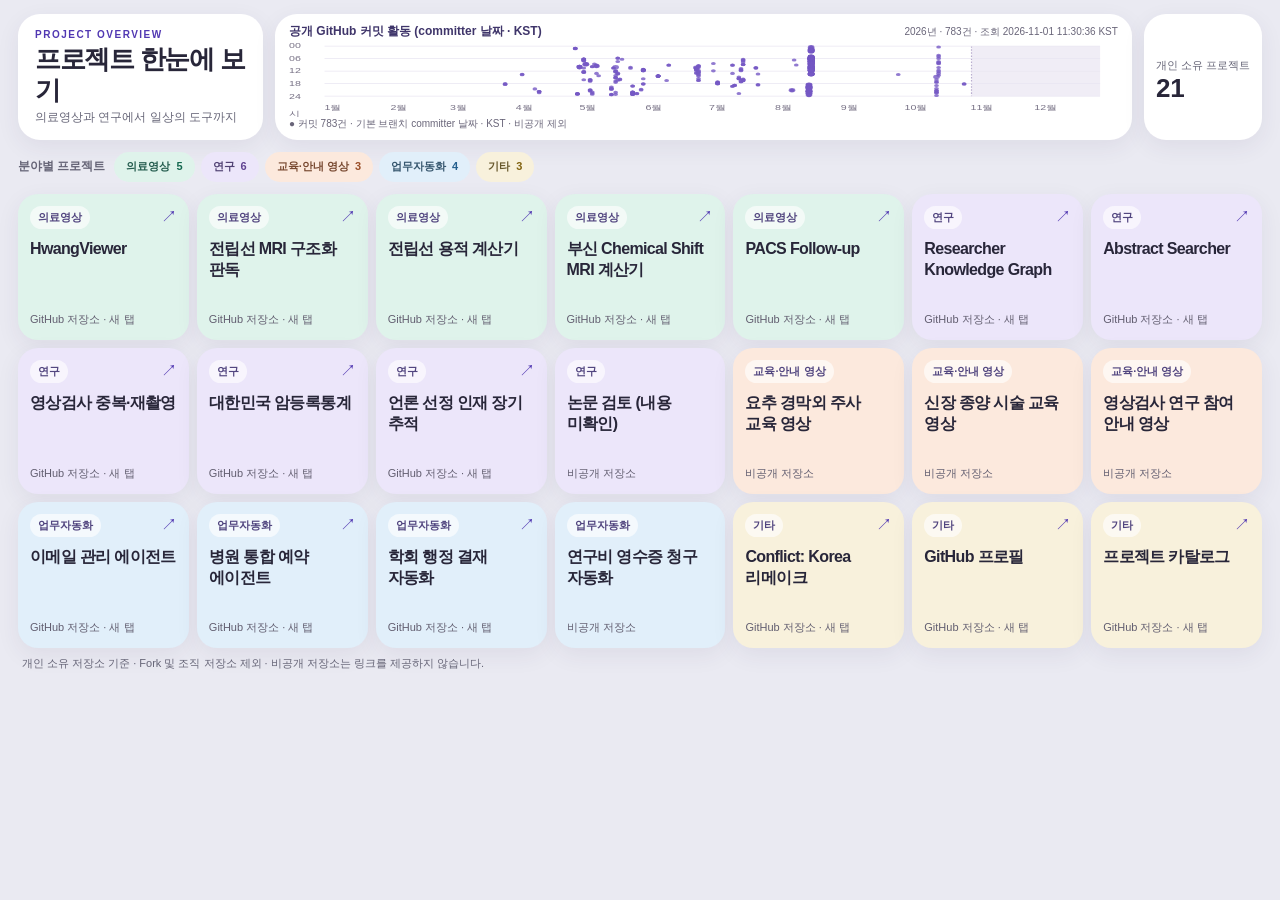
==== project-overview.html @ 63e512f2 "Add standalone project overview dashboard" ====
<!DOCTYPE html>
<html lang="ko"><head><meta charset="utf-8"/><meta content="width=device-width, initial-scale=1" name="viewport"/><title>프로젝트 한눈에 보기</title><style>
:root{color-scheme:light;--bg:#eaeaf2;--ink:#282639;--muted:#666577;--purple:#5138b2;--shadow:0 7px 23px rgba(50,40,90,.07)}*{box-sizing:border-box}body{margin:0;background:var(--bg);color:var(--ink);font-family:-apple-system,BlinkMacSystemFont,"Apple SD Gothic Neo","Malgun Gothic",sans-serif;line-height:1.4}.page{max-width:1320px;margin:auto;padding:20px 26px 18px}.top{display:flex;gap:12px;margin-bottom:12px}.hero,.stat{background:#fff;border-radius:22px;box-shadow:var(--shadow);padding:14px 20px}.hero{flex:1}.eyebrow{margin:0 0 2px;color:var(--purple);font-weight:800;font-size:10px;letter-spacing:.15em}h1{font-size:26px;letter-spacing:-.05em;line-height:1.2;margin:0 0 3px}.hero p:last-child{color:var(--muted);font-size:12px;margin:0}.stat{display:flex;align-items:center;gap:16px;min-width:150px}.stat-label{font-size:11px;color:var(--muted)}.stat strong{display:block;font-size:26px;line-height:1}.stat-icon{display:grid;place-items:center;background:var(--purple);color:#fff;width:34px;height:34px;border-radius:12px;font-size:16px}.overview{display:flex;align-items:center;flex-wrap:wrap;gap:6px;margin:0 0 12px}.overview-title{font-size:12px;color:var(--muted);font-weight:700;margin-right:3px}.chip{background:#fff;color:#4d4862;border-radius:100px;padding:5px 10px;font-size:11px;font-weight:700}.chip b{color:var(--purple);margin-left:3px}.grid{display:grid;grid-template-columns:repeat(7,minmax(0,1fr));gap:10px}.card{min-width:0;aspect-ratio:1.1;min-height:145px;border-radius:20px;box-shadow:var(--shadow);padding:15px;display:flex;flex-direction:column;text-decoration:none;color:inherit}.medical{background:#dff3eb}.research{background:#ece6fa}.education{background:#fce9dd}.automation{background:#e1effa}.other{background:#f8f1dc}.card-top{display:flex;align-items:center;justify-content:space-between;gap:5px}.label{font-size:11px;font-weight:800;color:#51457f;background:rgba(255,255,255,.63);border-radius:100px;padding:4px 8px;white-space:nowrap}.arrow{font-size:16px;color:var(--purple)}h3{font-size:15px;line-height:1.35;letter-spacing:-.035em;margin:13px 0 6px;overflow-wrap:anywhere}.card-bottom{font-size:11px;color:#625e70;margin-top:auto}a.card{transition:transform .18s,box-shadow .18s}a.card:hover{transform:translateY(-3px);box-shadow:0 12px 26px rgba(50,40,90,.14)}a.card:focus-visible{outline:3px solid var(--purple);outline-offset:3px}.notice{font-size:11px;color:var(--muted);margin:12px 4px 0}@media(max-width:900px){.grid{grid-template-columns:repeat(4,minmax(0,1fr))}}@media(max-width:600px){.page{padding:16px}.top{gap:8px}.hero,.stat{padding:14px}.stat{min-width:100px;gap:8px}.stat-icon{display:none}h1{font-size:21px}.grid{grid-template-columns:repeat(2,minmax(0,1fr));gap:9px}.card{min-height:150px;aspect-ratio:auto}.overview-title{width:100%}}

.page{max-width:1400px;padding:14px 18px 12px}.top{align-items:stretch}.hero{flex:0 0 245px;padding:14px 17px}.stat{min-width:100px;padding:12px;gap:8px}.stat-icon{display:none}.activity{flex:1;min-width:0;background:#fff;border-radius:22px;box-shadow:var(--shadow);padding:9px 14px 8px}.activity-head{display:flex;align-items:baseline;justify-content:space-between;gap:8px}.activity-head strong{font-size:12px;color:#3f356a}.activity-meta,.activity-status{font-size:10px;color:#696579}.activity-status{min-height:14px}.activity svg{display:block;width:100%;height:77px;overflow:visible}.grid{gap:8px}.card{padding:12px;min-height:137px;aspect-ratio:1.17}.card h3{font-size:16px;line-height:1.3;letter-spacing:-.04em;margin:10px 0 5px;word-break:keep-all;overflow-wrap:break-word}.activity .dot{fill:#7559c4;opacity:.8;transition:opacity .15s,fill .15s}.activity .dot.dim{display:none}.activity .dot.match{fill:#4b2ca4;opacity:1;stroke:#fff;stroke-width:1}.activity .axis{fill:#777185;font-size:9px}.activity .guide{stroke:#e9e6f2;stroke-width:1}.activity .legend{fill:#7559c4}.notice{margin-top:8px}@media(max-width:900px){.top{flex-wrap:wrap}.hero{flex:1}.activity{order:3;flex-basis:100%}.grid{grid-template-columns:repeat(4,minmax(0,1fr))}}@media(max-width:600px){.page{padding:14px}.hero{flex:1 1 60%}.stat{flex:0 0 90px}.activity{padding:10px;overflow:hidden}.activity svg{height:95px}.grid{grid-template-columns:repeat(2,minmax(0,1fr))}.card{min-height:140px;aspect-ratio:auto}.card h3{font-size:16px}}

/* Category controls retain their identity without changing the card layout. */
.chip{border:2px solid transparent;cursor:pointer;font-family:inherit;line-height:1.4;transition:box-shadow .15s,border-color .15s}
.chip-medical{background:#dff3eb;color:#245c4e}.chip-medical b{color:#14684f}
.chip-research{background:#ece6fa;color:#504173}.chip-research b{color:#604391}
.chip-education{background:#fce9dd;color:#784931}.chip-education b{color:#9a4e28}
.chip-automation{background:#e1effa;color:#36566e}.chip-automation b{color:#245f8d}
.chip-other{background:#f8f1dc;color:#67582c}.chip-other b{color:#80620f}
.chip[aria-pressed="true"]{border-color:currentColor;box-shadow:0 0 0 2px white}
.chip[aria-pressed="true"]::after{content:" ✓"}
.chip:focus-visible{outline:3px solid #352080;outline-offset:3px}
.card.category-muted{background:#e4e4e7;color:#55555d}
.card.category-muted .label{background:#f4f4f5;color:#55555d}
.card.category-muted .arrow,.card.category-muted .card-bottom,.card.category-muted h3{color:#55555d}
@media(max-width:600px){.overview{gap:6px}.overview-title{flex-basis:100%}.chip{max-width:100%;white-space:normal}}
</style></head><body><main class="page">
<header class="top"><div class="hero"><p class="eyebrow">PROJECT OVERVIEW</p><h1>프로젝트 한눈에 보기</h1><p>의료영상과 연구에서 일상의 도구까지</p></div><section class="activity" aria-label="공개 저장소 커밋 활동"><div class="activity-head"><strong>공개 GitHub 커밋 활동 (committer 날짜 · KST)</strong><span class="activity-meta" id="activity-meta"></span></div><svg id="activity-chart" role="img" aria-label="날짜 및 시간대별 공개 저장소 커밋"></svg><div class="activity-status" id="activity-status" aria-live="polite">● 커밋 1건 · 공개 저장소 기본 브랜치 · 비공개 활동 제외</div></section><div class="stat"><div><span class="stat-label">개인 소유 프로젝트</span><strong>21</strong></div><span aria-hidden="true" class="stat-icon">↗</span></div></header>
<div class="overview"><span class="overview-title">분야별 프로젝트</span>
<button class="chip chip-medical" type="button" data-category="medical" aria-pressed="false">의료영상 <b>5</b></button>
<button class="chip chip-research" type="button" data-category="research" aria-pressed="false">연구 <b>6</b></button>
<button class="chip chip-education" type="button" data-category="education" aria-pressed="false">교육·안내 영상 <b>3</b></button>
<button class="chip chip-automation" type="button" data-category="automation" aria-pressed="false">업무자동화 <b>4</b></button>
<button class="chip chip-other" type="button" data-category="other" aria-pressed="false">기타 <b>3</b></button>
</div>
<div aria-label="프로젝트 목록" class="grid"><a aria-label="HwangViewer — GitHub 저장소 (새 탭)" class="card medical" href="https://github.com/hwangsi/dicom-viewer" rel="noopener noreferrer" target="_blank"><div class="card-top"><span class="label">의료영상</span><span aria-hidden="true" class="arrow">↗</span></div><h3>HwangViewer</h3><span class="card-bottom">GitHub 저장소 · 새 탭</span></a><a aria-label="전립선 MRI 구조화 판독 — GitHub 저장소 (새 탭)" class="card medical" href="https://github.com/hwangsi/PIRADSreport" rel="noopener noreferrer" target="_blank"><div class="card-top"><span class="label">의료영상</span><span aria-hidden="true" class="arrow">↗</span></div><h3>전립선 MRI 구조화 판독</h3><span class="card-bottom">GitHub 저장소 · 새 탭</span></a><a aria-label="전립선 용적 계산기 — GitHub 저장소 (새 탭)" class="card medical" href="https://github.com/hwangsi/ProstateMRICalculator" rel="noopener noreferrer" target="_blank"><div class="card-top"><span class="label">의료영상</span><span aria-hidden="true" class="arrow">↗</span></div><h3>전립선 용적 계산기</h3><span class="card-bottom">GitHub 저장소 · 새 탭</span></a><a aria-label="부신 Chemical Shift MRI 계산기 — GitHub 저장소 (새 탭)" class="card medical" href="https://github.com/hwangsi/adrenalMRCalc" rel="noopener noreferrer" target="_blank"><div class="card-top"><span class="label">의료영상</span><span aria-hidden="true" class="arrow">↗</span></div><h3>부신 Chemical Shift MRI 계산기</h3><span class="card-bottom">GitHub 저장소 · 새 탭</span></a><a aria-label="PACS Follow-up — GitHub 저장소 (새 탭)" class="card medical" href="https://github.com/hwangsi/PACSFollowup" rel="noopener noreferrer" target="_blank"><div class="card-top"><span class="label">의료영상</span><span aria-hidden="true" class="arrow">↗</span></div><h3>PACS Follow-up</h3><span class="card-bottom">GitHub 저장소 · 새 탭</span></a><a aria-label="Researcher Knowledge Graph — GitHub 저장소 (새 탭)" class="card research" href="https://github.com/hwangsi/researcher-kg" rel="noopener noreferrer" target="_blank"><div class="card-top"><span class="label">연구</span><span aria-hidden="true" class="arrow">↗</span></div><h3>Researcher Knowledge Graph</h3><span class="card-bottom">GitHub 저장소 · 새 탭</span></a><a aria-label="Abstract Searcher — GitHub 저장소 (새 탭)" class="card research" href="https://github.com/hwangsi/Abstract-searchme" rel="noopener noreferrer" target="_blank"><div class="card-top"><span class="label">연구</span><span aria-hidden="true" class="arrow">↗</span></div><h3>Abstract Searcher</h3><span class="card-bottom">GitHub 저장소 · 새 탭</span></a><a aria-label="영상검사 중복·재촬영 — GitHub 저장소 (새 탭)" class="card research" href="https://github.com/hwangsi/ksr_repeat_imaging" rel="noopener noreferrer" target="_blank"><div class="card-top"><span class="label">연구</span><span aria-hidden="true" class="arrow">↗</span></div><h3>영상검사 중복·재촬영</h3><span class="card-bottom">GitHub 저장소 · 새 탭</span></a><a aria-label="대한민국 암등록통계 — GitHub 저장소 (새 탭)" class="card research" href="https://github.com/hwangsi/CRO_lecture" rel="noopener noreferrer" target="_blank"><div class="card-top"><span class="label">연구</span><span aria-hidden="true" class="arrow">↗</span></div><h3>대한민국 암등록통계</h3><span class="card-bottom">GitHub 저장소 · 새 탭</span></a><a aria-label="언론 선정 인재 장기 추적 — GitHub 저장소 (새 탭)" class="card research" href="https://github.com/hwangsi/fame_outcome_followup" rel="noopener noreferrer" target="_blank"><div class="card-top"><span class="label">연구</span><span aria-hidden="true" class="arrow">↗</span></div><h3>언론 선정 인재 장기 추적</h3><span class="card-bottom">GitHub 저장소 · 새 탭</span></a><article class="card research"><div class="card-top"><span class="label">연구</span></div><h3>논문 검토 (내용 미확인)</h3><span class="card-bottom">비공개 저장소</span></article><article class="card education"><div class="card-top"><span class="label">교육·안내 영상</span></div><h3>요추 경막외 주사 교육 영상</h3><span class="card-bottom">비공개 저장소</span></article><article class="card education"><div class="card-top"><span class="label">교육·안내 영상</span></div><h3>신장 종양 시술 교육 영상</h3><span class="card-bottom">비공개 저장소</span></article><article class="card education"><div class="card-top"><span class="label">교육·안내 영상</span></div><h3>영상검사 연구 참여 안내 영상</h3><span class="card-bottom">비공개 저장소</span></article><a aria-label="이메일 관리 에이전트 — GitHub 저장소 (새 탭)" class="card automation" href="https://github.com/hwangsi/email-agent" rel="noopener noreferrer" target="_blank"><div class="card-top"><span class="label">업무자동화</span><span aria-hidden="true" class="arrow">↗</span></div><h3>이메일 관리 에이전트</h3><span class="card-bottom">GitHub 저장소 · 새 탭</span></a><a aria-label="병원 통합 예약 에이전트 — GitHub 저장소 (새 탭)" class="card automation" href="https://github.com/hwangsi/hospital-agent" rel="noopener noreferrer" target="_blank"><div class="card-top"><span class="label">업무자동화</span><span aria-hidden="true" class="arrow">↗</span></div><h3>병원 통합 예약 에이전트</h3><span class="card-bottom">GitHub 저장소 · 새 탭</span></a><a aria-label="학회 행정 결재 자동화 — GitHub 저장소 (새 탭)" class="card automation" href="https://github.com/hwangsi/KSRSapprover" rel="noopener noreferrer" target="_blank"><div class="card-top"><span class="label">업무자동화</span><span aria-hidden="true" class="arrow">↗</span></div><h3>학회 행정 결재 자동화</h3><span class="card-bottom">GitHub 저장소 · 새 탭</span></a><article class="card automation"><div class="card-top"><span class="label">업무자동화</span></div><h3>연구비 영수증 청구 자동화</h3><span class="card-bottom">비공개 저장소</span></article><a aria-label="Conflict: Korea 리메이크 — GitHub 저장소 (새 탭)" class="card other" href="https://github.com/hwangsi/korea" rel="noopener noreferrer" target="_blank"><div class="card-top"><span class="label">기타</span><span aria-hidden="true" class="arrow">↗</span></div><h3>Conflict: Korea 리메이크</h3><span class="card-bottom">GitHub 저장소 · 새 탭</span></a><a aria-label="GitHub 프로필 — GitHub 저장소 (새 탭)" class="card other" href="https://github.com/hwangsi/hwangsi" rel="noopener noreferrer" target="_blank"><div class="card-top"><span class="label">기타</span><span aria-hidden="true" class="arrow">↗</span></div><h3>GitHub 프로필</h3><span class="card-bottom">GitHub 저장소 · 새 탭</span></a><a aria-label="프로젝트 카탈로그 — GitHub 저장소 (새 탭)" class="card other" href="https://github.com/hwangsi/hwangsi.github.io" rel="noopener noreferrer" target="_blank"><div class="card-top"><span class="label">기타</span><span aria-hidden="true" class="arrow">↗</span></div><h3>프로젝트 카탈로그</h3><span class="card-bottom">GitHub 저장소 · 새 탭</span></a></div>




<footer class="notice">개인 소유 저장소 기준 · Fork 및 조직 저장소 제외 · 비공개 저장소는 링크를 제공하지 않습니다.</footer></main><script>
const snapshot={"start":"2026-01-01","end":"2026-12-31","through":"2026-11-01T11:30:36+09:00","updated":"2026-11-01 11:30:36 KST","events":[{"repo":"hwangsi/ProstateMRICalculator","date":"2026-03-27","time":"17:53","sha":"b991d04064c3f713ecfd40f2ab108753420a4fa7"},{"repo":"hwangsi/ProstateMRICalculator","date":"2026-03-27","time":"18:16","sha":"cef55c13b62137465eff1a0d61e057ba1f8a72a2"},{"repo":"hwangsi/ProstateMRICalculator","date":"2026-03-27","time":"18:20","sha":"c703b29cd4018b9f2e5a5ff6c15c4ec63074b0a3"},{"repo":"hwangsi/PACSFollowup","date":"2026-04-04","time":"13:27","sha":"ae5e124d7c0f8026a37a081f7c3e0eb23cdee9df"},{"repo":"hwangsi/PACSFollowup","date":"2026-04-04","time":"13:39","sha":"41b9929dedc1698dc712d45ac459a9db1d332052"},{"repo":"hwangsi/dicom-viewer","date":"2026-04-10","time":"20:30","sha":"fc39a1fdc46426495ca496b8becb4b1473edbf13"},{"repo":"hwangsi/email-agent","date":"2026-04-12","time":"21:43","sha":"dbde96cee8f8c90c7bbc326984202f388be9d2c5"},{"repo":"hwangsi/email-agent","date":"2026-04-12","time":"21:47","sha":"b52a5a6b0d701bd842e3b12bf12fc812cdf8b407"},{"repo":"hwangsi/email-agent","date":"2026-04-12","time":"21:48","sha":"314588fcfeca3f539083778690e3299e5b178caf"},{"repo":"hwangsi/PACSFollowup","date":"2026-04-12","time":"22:21","sha":"75e87eff44a06f3d78385e7acd79b57d75992e61"},{"repo":"hwangsi/dicom-viewer","date":"2026-04-29","time":"00:59","sha":"a9898da9282b4205a8abe87cf88a8d33e246095f"},{"repo":"hwangsi/dicom-viewer","date":"2026-04-29","time":"01:03","sha":"04d86e3da24f68a53e9581580da054acb1cf673a"},{"repo":"hwangsi/dicom-viewer","date":"2026-04-29","time":"01:06","sha":"d8342f2afecdadd5878c0432ec34f217f321e27d"},{"repo":"hwangsi/dicom-viewer","date":"2026-04-29","time":"01:12","sha":"f123f14482218ccafd259d30a2d41cb186a73921"},{"repo":"hwangsi/dicom-viewer","date":"2026-04-30","time":"22:46","sha":"7389fefd42923bf0f5d0c24650f18d5093a8c02b"},{"repo":"hwangsi/dicom-viewer","date":"2026-04-30","time":"22:48","sha":"bf9249bf8052c4eaf0be57282ce8eed6636e45a5"},{"repo":"hwangsi/dicom-viewer","date":"2026-04-30","time":"22:49","sha":"7a054c6446b3bb26f3310648f647dcb3350e9315"},{"repo":"hwangsi/dicom-viewer","date":"2026-04-30","time":"22:53","sha":"ac60654c3e28a7c402b2a6cdc13c002404aa4859"},{"repo":"hwangsi/dicom-viewer","date":"2026-04-30","time":"23:01","sha":"cbe98626241a3b81de57340e21bbf9bc59f4c770"},{"repo":"hwangsi/dicom-viewer","date":"2026-05-01","time":"09:38","sha":"adb7998e69822170c88e6254e8d9e4ddcff488b1"},{"repo":"hwangsi/dicom-viewer","date":"2026-05-01","time":"09:42","sha":"666ab5d853fdc8fdbd1156b6547c40f658a1e36a"},{"repo":"hwangsi/dicom-viewer","date":"2026-05-01","time":"09:43","sha":"ea85b71cc112e6901ab6cc01f70f2e271998b1a3"},{"repo":"hwangsi/dicom-viewer","date":"2026-05-01","time":"09:49","sha":"b04914167b4ddae997111c67ba862b49b1b608f9"},{"repo":"hwangsi/dicom-viewer","date":"2026-05-01","time":"09:54","sha":"6a4996d429026083344377ebf61614131849137a"},{"repo":"hwangsi/dicom-viewer","date":"2026-05-01","time":"09:54","sha":"710fc63c0faa7a37ed999b5a42ac7fe439605e72"},{"repo":"hwangsi/dicom-viewer","date":"2026-05-01","time":"09:55","sha":"c1bc2938b122e14e3e1dc596998bd08cd193953a"},{"repo":"hwangsi/dicom-viewer","date":"2026-05-01","time":"10:18","sha":"5936b8b980ae4bb0c53385d87f7a7a8f77007288"},{"repo":"hwangsi/dicom-viewer","date":"2026-05-01","time":"10:19","sha":"e539659316420fee807c96caf461ccaa4475b84f"},{"repo":"hwangsi/dicom-viewer","date":"2026-05-01","time":"10:20","sha":"0e13cba270fd42ca01dcd42d1481acd5573211ad"},{"repo":"hwangsi/dicom-viewer","date":"2026-05-03","time":"06:07","sha":"385bb50321be6fce6d968ba39a228a178269bc66"},{"repo":"hwangsi/dicom-viewer","date":"2026-05-03","time":"06:08","sha":"03ee4d4153ebff6dc732304624806d4de452f809"},{"repo":"hwangsi/dicom-viewer","date":"2026-05-03","time":"06:10","sha":"94c530b46754081645435cf4f6e68c8e0234f4f2"},{"repo":"hwangsi/dicom-viewer","date":"2026-05-03","time":"06:17","sha":"f8b2867f2e5cf717329739745a8af89dd5309cff"},{"repo":"hwangsi/dicom-viewer","date":"2026-05-03","time":"06:22","sha":"0d505766ec078246e64d54d1c75e24ec5a10b244"},{"repo":"hwangsi/dicom-viewer","date":"2026-05-03","time":"06:49","sha":"8fb1f06bf92eb3ac0ce1b0aab92a50665ee57790"},{"repo":"hwangsi/dicom-viewer","date":"2026-05-03","time":"06:56","sha":"09ced90eeb4abd755cc6ea35eb1e15b7cecb515d"},{"repo":"hwangsi/dicom-viewer","date":"2026-05-03","time":"07:04","sha":"fbdd6203d2bb4042e7bf73f0ae3f351ee696a28b"},{"repo":"hwangsi/dicom-viewer","date":"2026-05-03","time":"10:26","sha":"20b2ce17b23fee603f15ce4e4aaa94bcb9c32979"},{"repo":"hwangsi/dicom-viewer","date":"2026-05-03","time":"12:01","sha":"b15290f61b8c235d91371223fb051d62644bcab7"},{"repo":"hwangsi/dicom-viewer","date":"2026-05-03","time":"12:22","sha":"8ff4b902a6b65340061ef85c0d4053a08aeb7602"},{"repo":"hwangsi/dicom-viewer","date":"2026-05-03","time":"12:27","sha":"101de2a5e48c43978529e998bcd1f8d3437da6d4"},{"repo":"hwangsi/dicom-viewer","date":"2026-05-03","time":"12:35","sha":"3998e56c4373c44e9641d837f7324b2ff9034640"},{"repo":"hwangsi/dicom-viewer","date":"2026-05-03","time":"16:07","sha":"4598f67851112b95df7fa6850d0463046ca0c154"},{"repo":"hwangsi/dicom-viewer","date":"2026-05-04","time":"08:34","sha":"d72c8146bb9dfccb05cbdea57e97c3439c4433e5"},{"repo":"hwangsi/dicom-viewer","date":"2026-05-04","time":"08:35","sha":"74096760161302c686a210b01f709ac0eee0709d"},{"repo":"hwangsi/dicom-viewer","date":"2026-05-04","time":"08:36","sha":"adb530eaa1500845b06e876a520bfcb772facc58"},{"repo":"hwangsi/dicom-viewer","date":"2026-05-04","time":"08:37","sha":"750aed89e952864eb92334292954c6889906c3e7"},{"repo":"hwangsi/dicom-viewer","date":"2026-05-04","time":"08:37","sha":"751f9384c474c38468d30565f38487bfb81f709e"},{"repo":"hwangsi/dicom-viewer","date":"2026-05-04","time":"08:37","sha":"b3b342db417d5c745414ed392b82dc4d6b10b99a"},{"repo":"hwangsi/dicom-viewer","date":"2026-05-04","time":"08:38","sha":"bbaa25525ad767690191e9047270d26e2c6e2f5b"},{"repo":"hwangsi/dicom-viewer","date":"2026-05-04","time":"08:44","sha":"64eb0d9afc4c6db36366154c7658483ecf7bcff9"},{"repo":"hwangsi/dicom-viewer","date":"2026-05-04","time":"08:44","sha":"a6f134a752d9e95ab13cb52a3a69965a9861c346"},{"repo":"hwangsi/researcher-kg","date":"2026-05-06","time":"15:57","sha":"1732ba0afcf74ba95ccacefce16ddfc2e1cdddfa"},{"repo":"hwangsi/researcher-kg","date":"2026-05-06","time":"16:05","sha":"aa608bb606ae2eb0790bb3ed7aef27ab2304ae3b"},{"repo":"hwangsi/researcher-kg","date":"2026-05-06","time":"16:20","sha":"dc6dc2b62d62cb73186747cd5b4c4ddeccb19cbf"},{"repo":"hwangsi/researcher-kg","date":"2026-05-06","time":"16:34","sha":"8f088d95692a546e609a1f945a56392a7b401873"},{"repo":"hwangsi/researcher-kg","date":"2026-05-06","time":"16:49","sha":"696c9d56a517c4bb89ced8f41ffdd1067fe5e069"},{"repo":"hwangsi/researcher-kg","date":"2026-05-06","time":"20:56","sha":"ffc78302b3da2861f3cb70407154c2d68be65369"},{"repo":"hwangsi/researcher-kg","date":"2026-05-06","time":"21:02","sha":"3229a215cb64387141cdefbab9f3835fb7b296d0"},{"repo":"hwangsi/researcher-kg","date":"2026-05-06","time":"21:16","sha":"1a04da5b84721a8f0d882f408dd1bc2b847df1cd"},{"repo":"hwangsi/researcher-kg","date":"2026-05-06","time":"21:33","sha":"57fbdef7378a2b2a4fb65a8888b945c16bc8fbf6"},{"repo":"hwangsi/researcher-kg","date":"2026-05-07","time":"09:45","sha":"461b747a9b640f4441db15586532f4a921a30494"},{"repo":"hwangsi/researcher-kg","date":"2026-05-07","time":"09:51","sha":"cdb431838931a8dc0c8eeee56e8d363fc8345edd"},{"repo":"hwangsi/researcher-kg","date":"2026-05-07","time":"22:02","sha":"8af1b9b9c63c3efbf8d545d6925f232f020a6509"},{"repo":"hwangsi/researcher-kg","date":"2026-05-07","time":"22:33","sha":"526f62c1bbb476f66fd8bf72a0bd806ba401fb57"},{"repo":"hwangsi/researcher-kg","date":"2026-05-07","time":"23:03","sha":"92549e45accaf60fd424eba1a7e31053f1cc9249"},{"repo":"hwangsi/researcher-kg","date":"2026-05-08","time":"08:31","sha":"770d60237285758804b1d867bbbba2de1d6f07c9"},{"repo":"hwangsi/researcher-kg","date":"2026-05-09","time":"09:00","sha":"d5bc88745bdb6e5c313b1a92aa3ccfdb6b8f5fc8"},{"repo":"hwangsi/researcher-kg","date":"2026-05-09","time":"09:27","sha":"4708d26d74268a86f728d7ba2f668956107f9411"},{"repo":"hwangsi/researcher-kg","date":"2026-05-09","time":"09:28","sha":"d804140d6de65160868f744b3930b38749218047"},{"repo":"hwangsi/researcher-kg","date":"2026-05-09","time":"09:34","sha":"574ec3f71a920960669a7f0d1d4075375f494fb1"},{"repo":"hwangsi/researcher-kg","date":"2026-05-09","time":"09:34","sha":"9bd39b75c7ad4c722003d386fe5de7189a5fae54"},{"repo":"hwangsi/researcher-kg","date":"2026-05-09","time":"09:38","sha":"ea7d484b9a9e4a380e9219643affb8292a80e015"},{"repo":"hwangsi/hwangsi","date":"2026-05-09","time":"13:04","sha":"5e749829763cf53a994d1b1659e981ab2058c2c7"},{"repo":"hwangsi/KSRSapprover","date":"2026-05-10","time":"14:10","sha":"80a73e0497ac9a65c586eba5957b430953909608"},{"repo":"hwangsi/Abstract-searchme","date":"2026-05-16","time":"19:38","sha":"b92da47b2f137e1908c79d7b8d1dac94625269eb"},{"repo":"hwangsi/dicom-viewer","date":"2026-05-16","time":"20:10","sha":"a1c68fbd081a2e1d2378c7990037d2f5714bb417"},{"repo":"hwangsi/dicom-viewer","date":"2026-05-16","time":"20:23","sha":"6056e6916a99134080e57b2415942ffcf92f7eb2"},{"repo":"hwangsi/dicom-viewer","date":"2026-05-16","time":"20:25","sha":"336397e5323348df1860ea3818eb97772206e0e5"},{"repo":"hwangsi/dicom-viewer","date":"2026-05-16","time":"20:46","sha":"c700ffd5b2f517dd804d5f2f167e569776e68977"},{"repo":"hwangsi/dicom-viewer","date":"2026-05-16","time":"23:05","sha":"94f328bc252bed64a62206fe30162698d73331f1"},{"repo":"hwangsi/dicom-viewer","date":"2026-05-16","time":"23:14","sha":"d5651302f1e491cd484d53a1f2b6c5ff5810dde7"},{"repo":"hwangsi/dicom-viewer","date":"2026-05-16","time":"23:19","sha":"b324f517c38246332a377f727d728e623c8694bf"},{"repo":"hwangsi/adrenalMRCalc","date":"2026-05-17","time":"10:26","sha":"b966abb1088a47ff24e9fe4fa98bcbb0d2eb12bd"},{"repo":"hwangsi/adrenalMRCalc","date":"2026-05-17","time":"10:28","sha":"5cf513d368631e38a662b64e9efa99282567ef09"},{"repo":"hwangsi/hwangsi","date":"2026-05-18","time":"10:05","sha":"3c46849e26b441f6abf26f1821056978534da4c2"},{"repo":"hwangsi/hwangsi","date":"2026-05-18","time":"10:05","sha":"3d3cdf9654f05cd865816a65c6bfad538a834750"},{"repo":"hwangsi/hwangsi","date":"2026-05-18","time":"10:05","sha":"820acd2bb0b2ba99daa15784b50c427cb152fb05"},{"repo":"hwangsi/dicom-viewer","date":"2026-05-18","time":"11:41","sha":"01e64b8a698c1ce12636c6352f373bcc8f92b0e8"},{"repo":"hwangsi/dicom-viewer","date":"2026-05-18","time":"12:06","sha":"4f33a50620cf61d336140fdf98f24f9ffaf827ac"},{"repo":"hwangsi/dicom-viewer","date":"2026-05-18","time":"12:07","sha":"75c06de1827e2778d17c22364b9f15f7a6608c9a"},{"repo":"hwangsi/dicom-viewer","date":"2026-05-18","time":"12:21","sha":"512d9682812e0a32539e6faf2bfc5547147a7c0b"},{"repo":"hwangsi/Abstract-searchme","date":"2026-05-18","time":"14:07","sha":"75c40b716d40355f33b9dea040e2280e35b94509"},{"repo":"hwangsi/Abstract-searchme","date":"2026-05-18","time":"14:58","sha":"641364c57ae30dee629cde7a6bb0f4e7069a4fdb"},{"repo":"hwangsi/Abstract-searchme","date":"2026-05-18","time":"15:07","sha":"3ba797fd84c0d42049e68e2b14f8bde9af717cfd"},{"repo":"hwangsi/Abstract-searchme","date":"2026-05-18","time":"15:16","sha":"99eb9c74fa4156ae2ecb5adf31bc52f90cc459a3"},{"repo":"hwangsi/Abstract-searchme","date":"2026-05-18","time":"16:45","sha":"9443726308c65fd0f4c3509348640644d2af596d"},{"repo":"hwangsi/Abstract-searchme","date":"2026-05-18","time":"17:21","sha":"856af06a7b68aed083449e854328283dc6e0e33e"},{"repo":"hwangsi/Abstract-searchme","date":"2026-05-18","time":"22:05","sha":"84a288dfe02f62f7b367930e321e5c02a77617f8"},{"repo":"hwangsi/Abstract-searchme","date":"2026-05-18","time":"23:07","sha":"bbc168315ddcc2b4bb903d6863bd049291a7b22a"},{"repo":"hwangsi/Abstract-searchme","date":"2026-05-19","time":"05:44","sha":"bc9a78b9da4f4acc7aab04e8ebe19fe10df1931a"},{"repo":"hwangsi/Abstract-searchme","date":"2026-05-19","time":"05:46","sha":"5958e458ad06978cec6d50d7830d813052f35fb5"},{"repo":"hwangsi/Abstract-searchme","date":"2026-05-19","time":"07:23","sha":"8d563ed64cc63372125b8075c150ff3e0bc01b34"},{"repo":"hwangsi/Abstract-searchme","date":"2026-05-19","time":"12:56","sha":"0dbca3b6443f55b6598a447d41100f0828acac5d"},{"repo":"hwangsi/Abstract-searchme","date":"2026-05-19","time":"13:14","sha":"83578faa24c91613baeac8a3f6f9236ebc6fed6d"},{"repo":"hwangsi/Abstract-searchme","date":"2026-05-19","time":"13:19","sha":"57c10c0a398b88aced2e5cd419a7c6c193e6e67a"},{"repo":"hwangsi/Abstract-searchme","date":"2026-05-19","time":"16:18","sha":"ea723be9fd6ed73720cb7f68c8b83b8a5160071f"},{"repo":"hwangsi/hospital-agent","date":"2026-05-20","time":"15:44","sha":"6907914bbc0a5c87c6b02ce2d166703398a37cbc"},{"repo":"hwangsi/hospital-agent","date":"2026-05-20","time":"16:03","sha":"7c033b8db43075e9a40d4858273b0d96e4494a9e"},{"repo":"hwangsi/dicom-viewer","date":"2026-05-21","time":"06:18","sha":"7ca870a23faecc1267dee26723f3b9d7c8a16f9f"},{"repo":"hwangsi/PACSFollowup","date":"2026-05-25","time":"10:08","sha":"640345ad61532cd4be4df5f6322b606e3c4dfe08"},{"repo":"hwangsi/PACSFollowup","date":"2026-05-25","time":"10:35","sha":"e21150ab3bf4bb89ab49a1e75458e607f689bb1c"},{"repo":"hwangsi/PACSFollowup","date":"2026-05-26","time":"19:04","sha":"7e1b2757b0e2b2081bca8a6608e0000045d6f7ce"},{"repo":"hwangsi/PACSFollowup","date":"2026-05-26","time":"19:09","sha":"b17370f4faaff27a0c9ff1d5290b0ac4284d952d"},{"repo":"hwangsi/PACSFollowup","date":"2026-05-26","time":"21:59","sha":"59a70cd9e7270c1e983e33a4013c9b60cf244890"},{"repo":"hwangsi/PACSFollowup","date":"2026-05-26","time":"22:03","sha":"e46ee2b3e89cc1af2bc1e8b00559d62733b12f1e"},{"repo":"hwangsi/PACSFollowup","date":"2026-05-26","time":"22:04","sha":"9366dde9a85eeabcaa6958d30216cb02b2233630"},{"repo":"hwangsi/PACSFollowup","date":"2026-05-26","time":"22:10","sha":"aea3bea4a730e8d2fa55e4cdfc8d42e2e82412d3"},{"repo":"hwangsi/PACSFollowup","date":"2026-05-26","time":"22:32","sha":"74032289b06d3d1b1ee926b930673ea21da19310"},{"repo":"hwangsi/PACSFollowup","date":"2026-05-26","time":"22:52","sha":"ada3b3da4c2ce6c7542c2ab9296576d05d0332ae"},{"repo":"hwangsi/PACSFollowup","date":"2026-05-26","time":"22:53","sha":"4725b02806dc8e270460fe5e0897a2e8bdc7571d"},{"repo":"hwangsi/PACSFollowup","date":"2026-05-26","time":"22:57","sha":"8c0fd228ba4522fc2db6867659b1f4aadbe92c9e"},{"repo":"hwangsi/PACSFollowup","date":"2026-05-26","time":"23:11","sha":"939e1f158c56377574a847577db924770b34e0dd"},{"repo":"hwangsi/PACSFollowup","date":"2026-05-26","time":"23:13","sha":"d8c621fe0d079fa357b887519224d03c7854cd9a"},{"repo":"hwangsi/PIRADSreport","date":"2026-05-28","time":"22:40","sha":"9f7f533851837a3fbc3447e544f38d5f9c3d8024"},{"repo":"hwangsi/PIRADSreport","date":"2026-05-28","time":"22:46","sha":"48745a11fc34fb5382a981cb774647a1d6c71158"},{"repo":"hwangsi/PIRADSreport","date":"2026-05-30","time":"20:40","sha":"5daaaaf344258c5f41761481ed4dd01f733b5ca3"},{"repo":"hwangsi/PIRADSreport","date":"2026-05-30","time":"21:01","sha":"63d41ca72c0013222026e0eeff793945a9d86f16"},{"repo":"hwangsi/PIRADSreport","date":"2026-05-31","time":"11:08","sha":"040d72ad1892b1b5ed9a87ac92844001bae6d5ac"},{"repo":"hwangsi/PIRADSreport","date":"2026-05-31","time":"11:15","sha":"c7e6eb87ff868026e2ed3dd3f43402266fabe6e5"},{"repo":"hwangsi/PIRADSreport","date":"2026-05-31","time":"11:18","sha":"13501028a2b4b889e47c62fd058aa781bdcf2654"},{"repo":"hwangsi/PIRADSreport","date":"2026-05-31","time":"11:23","sha":"2f9389a45e09d7adeb00c09ee337186f445e8fbb"},{"repo":"hwangsi/PIRADSreport","date":"2026-05-31","time":"11:25","sha":"ea5d227474064aaf672501ac832f0a4aa34e8efb"},{"repo":"hwangsi/PIRADSreport","date":"2026-05-31","time":"11:32","sha":"eee232c0d7b15577dc29c1852d0ad7cd65813b99"},{"repo":"hwangsi/PIRADSreport","date":"2026-05-31","time":"11:34","sha":"d9ddee8109eddb9303742bd675d63d9a6338a057"},{"repo":"hwangsi/PIRADSreport","date":"2026-05-31","time":"11:36","sha":"92b0862c71ce1dbc8b6352a76c8da985bf4be06d"},{"repo":"hwangsi/PIRADSreport","date":"2026-05-31","time":"11:39","sha":"e36aa80ced5254fc569d1124fc69b3eb5fbc77d7"},{"repo":"hwangsi/PIRADSreport","date":"2026-05-31","time":"11:42","sha":"83cbf2e10535dec68583598a731b61ba18890a96"},{"repo":"hwangsi/PIRADSreport","date":"2026-05-31","time":"11:43","sha":"5ab9716112d516bac7c99d685b69c28a9982dd24"},{"repo":"hwangsi/PIRADSreport","date":"2026-05-31","time":"11:44","sha":"c2b8fda5363be757969fcc5923bcf40fe9734e68"},{"repo":"hwangsi/PIRADSreport","date":"2026-05-31","time":"11:45","sha":"de6b3857ea7ae86e110f1f3981ebe083760c549e"},{"repo":"hwangsi/hwangsi","date":"2026-05-31","time":"15:37","sha":"210e0ed58709954ca3a2d6a1208240e1251cf125"},{"repo":"hwangsi/PIRADSreport","date":"2026-05-31","time":"18:05","sha":"bc3581929565761f85fcb68db27e18a589036d19"},{"repo":"hwangsi/PIRADSreport","date":"2026-05-31","time":"18:12","sha":"e6ebabf9f99a848a2004f272b9753074017d986b"},{"repo":"hwangsi/Abstract-searchme","date":"2026-06-07","time":"14:19","sha":"7cc4cff14eaac8eba4f1aa321e0f5d9e0f204646"},{"repo":"hwangsi/KSRSapprover","date":"2026-06-07","time":"14:19","sha":"fea5a7700c92f7aedacc533921375fc686c31ea9"},{"repo":"hwangsi/PACSFollowup","date":"2026-06-07","time":"14:19","sha":"ee150a2ffd3468e77abed511cfe2c41029e67838"},{"repo":"hwangsi/ProstateMRICalculator","date":"2026-06-07","time":"14:19","sha":"36a02390a9d9be7af229d324e7fd197a41b06f7a"},{"repo":"hwangsi/adrenalMRCalc","date":"2026-06-07","time":"14:19","sha":"4588bc8b62794f531909b45d5914620b4a734ef8"},{"repo":"hwangsi/email-agent","date":"2026-06-07","time":"14:19","sha":"e493504e0c57c697d9652bf46a7fde56baaab772"},{"repo":"hwangsi/hospital-agent","date":"2026-06-07","time":"14:19","sha":"3e1d3969fcc3d2feb678fff8d69db9dd5ce5fd14"},{"repo":"hwangsi/hwangsi","date":"2026-06-07","time":"14:19","sha":"d0d7827d569c5e144f0d874f62b8b8e4d9da9ffa"},{"repo":"hwangsi/hwangsi.github.io","date":"2026-06-07","time":"14:19","sha":"19fc62b90ba1d7cb8af6a3d2af01a5505bb39ba0"},{"repo":"hwangsi/researcher-kg","date":"2026-06-07","time":"14:19","sha":"7a19899a4e093b98794254e28200f3bc3bcfe827"},{"repo":"hwangsi/researcher-kg","date":"2026-06-11","time":"16:26","sha":"3c56e15780fcc127eacd45293fe3f17baf377f02"},{"repo":"hwangsi/researcher-kg","date":"2026-06-12","time":"09:03","sha":"2e3ef85eeb8f2627f7a8d3112e45fb570968447a"},{"repo":"hwangsi/researcher-kg","date":"2026-06-12","time":"09:08","sha":"e66036474af9ce29915ba001121f0ec028918a69"},{"repo":"hwangsi/hospital-agent","date":"2026-06-25","time":"10:22","sha":"cbd099339689c5731045ed6f12c7c007af6463db"},{"repo":"hwangsi/hospital-agent","date":"2026-06-25","time":"10:22","sha":"e43482192883569442581fa84ed8c432840056d6"},{"repo":"hwangsi/hospital-agent","date":"2026-06-25","time":"10:23","sha":"71dcc0a19faa8168dc341c843a8c0956f2671db1"},{"repo":"hwangsi/hospital-agent","date":"2026-06-25","time":"10:28","sha":"a108abf6ff30ef2b034a9d6496d9fc827e5ded0f"},{"repo":"hwangsi/hospital-agent","date":"2026-06-25","time":"10:30","sha":"79f8bfaf003210541ae6eb8d92f7b2140e9e6de4"},{"repo":"hwangsi/hospital-agent","date":"2026-06-25","time":"10:54","sha":"005479f3328a3b5eea1a21787dec4f1a9cbe49f5"},{"repo":"hwangsi/hospital-agent","date":"2026-06-25","time":"11:15","sha":"22d42afe666b35b570c33ac885db743027be487d"},{"repo":"hwangsi/hospital-agent","date":"2026-06-25","time":"11:25","sha":"e5dabf13f9a4a61f27c23275531355055b69674b"},{"repo":"hwangsi/hospital-agent","date":"2026-06-25","time":"11:40","sha":"905781de8f79944d82874ac89fd728d394938545"},{"repo":"hwangsi/hospital-agent","date":"2026-06-25","time":"12:47","sha":"4d351b417fd84c6b559f646abd9f6ef421b7af24"},{"repo":"hwangsi/hospital-agent","date":"2026-06-25","time":"13:02","sha":"ac65cb235cc7fc89cc35dd260978ad16fa4c392e"},{"repo":"hwangsi/hospital-agent","date":"2026-06-26","time":"09:18","sha":"9b4c2ddff49b7e3fc696b8a74cc714d6056e857e"},{"repo":"hwangsi/hospital-agent","date":"2026-06-26","time":"09:29","sha":"8e97f39e2c8e78ef34d8ae09c30afcb54c5d566c"},{"repo":"hwangsi/hospital-agent","date":"2026-06-26","time":"09:41","sha":"53a15f72a3b53339a7c40212ba1b22395dea5a9a"},{"repo":"hwangsi/hospital-agent","date":"2026-06-26","time":"10:15","sha":"e3eecc7e280b0176e344be93ce82619f996a9ce6"},{"repo":"hwangsi/hospital-agent","date":"2026-06-26","time":"11:37","sha":"c1b269a52668d415cf82eebbaadf88a4a5ee54a1"},{"repo":"hwangsi/hospital-agent","date":"2026-06-26","time":"12:16","sha":"e9f63b56cfc03890fb3371f2385b53adc9f46546"},{"repo":"hwangsi/hospital-agent","date":"2026-06-26","time":"12:20","sha":"3adfdc2a49cef4c6bb90fc61faa389f79da3631f"},{"repo":"hwangsi/hospital-agent","date":"2026-06-26","time":"12:43","sha":"476b89956801271f9076cc90fc1114c0767816b8"},{"repo":"hwangsi/hospital-agent","date":"2026-06-26","time":"13:22","sha":"f230587efc0d4d6c8dc782aa3b0e83c90045242f"},{"repo":"hwangsi/hospital-agent","date":"2026-06-26","time":"13:52","sha":"ea19e4116cd9de82ef6746fbafea41fd6f4e3afd"},{"repo":"hwangsi/hospital-agent","date":"2026-06-26","time":"14:22","sha":"806db848273256b1833e920703e2e38739c647ff"},{"repo":"hwangsi/hospital-agent","date":"2026-06-26","time":"15:33","sha":"0dedffae91dfee67c1d9faa8bdbab8cc5ee90152"},{"repo":"hwangsi/hospital-agent","date":"2026-06-26","time":"16:22","sha":"58156e3a83b3e48f3cb7cacdedf9ce9f35b7932e"},{"repo":"hwangsi/hospital-agent","date":"2026-06-26","time":"16:30","sha":"f178348ab8fdcabc4e0eddcb5f4a5fcc504f3c83"},{"repo":"hwangsi/PIRADSreport","date":"2026-07-03","time":"08:20","sha":"8e5f6ee8332d7ad47426ca2cc25b4c86d0cbb09b"},{"repo":"hwangsi/hwangsi.github.io","date":"2026-07-03","time":"11:50","sha":"521294ff1ca0991203e62e9bbbe9899a74fff9f0"},{"repo":"hwangsi/hospital-agent","date":"2026-07-05","time":"17:08","sha":"c305ea1ab3a0da9b0707d78fecbb5fdddbd366f2"},{"repo":"hwangsi/hospital-agent","date":"2026-07-05","time":"17:16","sha":"19a1ff92e9ec5977fba416ba05e85d6613068eef"},{"repo":"hwangsi/hospital-agent","date":"2026-07-05","time":"17:29","sha":"15a094f1f2141adc40376b4161b88592217debeb"},{"repo":"hwangsi/hospital-agent","date":"2026-07-05","time":"17:41","sha":"05155217d89e2b2f1ad0875c7d5f4ce360db8790"},{"repo":"hwangsi/hospital-agent","date":"2026-07-05","time":"17:45","sha":"b045bc60da90d26fb59daf8c32a607676f7d600f"},{"repo":"hwangsi/hospital-agent","date":"2026-07-05","time":"17:50","sha":"9c03d1aace658196aad23071c9348c748d5273d8"},{"repo":"hwangsi/hospital-agent","date":"2026-07-05","time":"17:56","sha":"34dee16c0b4d87f27b2fa78a4f83e4f465318c39"},{"repo":"hwangsi/hospital-agent","date":"2026-07-05","time":"18:00","sha":"5399027c8511e7153ea6c4a261e61329ecf6fbb1"},{"repo":"hwangsi/hospital-agent","date":"2026-07-05","time":"18:05","sha":"16190cf96ed3c95e1c38170076c8b9921d041541"},{"repo":"hwangsi/CRO_lecture","date":"2026-07-12","time":"09:05","sha":"7fbecf18c09a412c642def16de91b6af8332f093"},{"repo":"hwangsi/CRO_lecture","date":"2026-07-12","time":"09:08","sha":"f766dae31ae6838699713c0586cfb5346a46973a"},{"repo":"hwangsi/hwangsi","date":"2026-07-12","time":"13:04","sha":"a6ffa7d2361b4133d69415b186d5e1e237d2bbfe"},{"repo":"hwangsi/PIRADSreport","date":"2026-07-12","time":"19:14","sha":"d94b56f6707046f22712b13c53a7249980837a2b"},{"repo":"hwangsi/hwangsi","date":"2026-07-12","time":"19:14","sha":"52557f6d4852cf7dc8f7a3b74fa328e3881a5c93"},{"repo":"hwangsi/email-agent","date":"2026-07-13","time":"18:44","sha":"406d95b31a3ece754176de545f34afbe17f69753"},{"repo":"hwangsi/email-agent","date":"2026-07-13","time":"18:47","sha":"3befcd1dc0a4cda8970b9dfc5eb8da7c31e424bd"},{"repo":"hwangsi/email-agent","date":"2026-07-13","time":"18:50","sha":"5761ba7a0e396a00b01176edbbc63c83e0d433d4"},{"repo":"hwangsi/researcher-kg","date":"2026-07-15","time":"14:50","sha":"b636afd5e22b7cab5bdb7e21ed7e094dadfc77ec"},{"repo":"hwangsi/researcher-kg","date":"2026-07-15","time":"15:26","sha":"ac593d6e2c4076225f8df7eac626edc654cf93d1"},{"repo":"hwangsi/researcher-kg","date":"2026-07-15","time":"15:36","sha":"ed07c5d04b55af17e5d8fc7ab4adaa8d45036e85"},{"repo":"hwangsi/researcher-kg","date":"2026-07-15","time":"15:37","sha":"a66594b3aeb271c481989366c7a10d216bb697eb"},{"repo":"hwangsi/researcher-kg","date":"2026-07-15","time":"22:43","sha":"cce1719e65f1338586254b0b62b3472ede5784b7"},{"repo":"hwangsi/researcher-kg","date":"2026-07-16","time":"10:42","sha":"a982a47fdb88e98e803cf9c771eac0856d51f51c"},{"repo":"hwangsi/researcher-kg","date":"2026-07-16","time":"11:17","sha":"7bca1c859043b1a7002bd7f6f0e8fd175238dba6"},{"repo":"hwangsi/researcher-kg","date":"2026-07-16","time":"11:24","sha":"15c0cec5e5c11a5262b2ee2490e2dde5d75a8719"},{"repo":"hwangsi/researcher-kg","date":"2026-07-16","time":"11:44","sha":"351cf6abbfb04ba4ff27d7c06d5d914f6c873e8d"},{"repo":"hwangsi/Abstract-searchme","date":"2026-07-16","time":"16:29","sha":"f5d4a9c5c324b9fa30729e8cf9dfef34aee20f46"},{"repo":"hwangsi/Abstract-searchme","date":"2026-07-16","time":"17:03","sha":"991ea71888b58641f20eb05e23cc97a28fad612c"},{"repo":"hwangsi/Abstract-searchme","date":"2026-07-16","time":"17:04","sha":"59f445d1a842f9e945bfbecb0159e18a087c647c"},{"repo":"hwangsi/Abstract-searchme","date":"2026-07-17","time":"06:19","sha":"ce4357786f2bc951123a0d99e49423afcea8e83f"},{"repo":"hwangsi/Abstract-searchme","date":"2026-07-17","time":"06:39","sha":"398f50a4903381a8e22f8c33351ebdcc6d1215a5"},{"repo":"hwangsi/Abstract-searchme","date":"2026-07-17","time":"06:58","sha":"a03ca6a9e4f2c60910c502300a7b118d802280af"},{"repo":"hwangsi/Abstract-searchme","date":"2026-07-17","time":"07:38","sha":"cb9c6ce1158eceb308bc32ffb39149033b26e628"},{"repo":"hwangsi/Abstract-searchme","date":"2026-07-17","time":"08:40","sha":"e76b59e9933de36ad5fcbd925d1b8b0d9964ee83"},{"repo":"hwangsi/Abstract-searchme","date":"2026-07-17","time":"08:46","sha":"c72718c2c4fc7d88d437f52d744eed36edd2c706"},{"repo":"hwangsi/Abstract-searchme","date":"2026-07-17","time":"08:51","sha":"ceb28c09aab3fe844bd69b7c5751b2072859f42f"},{"repo":"hwangsi/Abstract-searchme","date":"2026-07-17","time":"15:49","sha":"80d0519b67abd96df087b9d67ef6156a456a0b08"},{"repo":"hwangsi/Abstract-searchme","date":"2026-07-17","time":"15:59","sha":"b24234b34e9c1b6ba96239e231647e7f403f7249"},{"repo":"hwangsi/Abstract-searchme","date":"2026-07-17","time":"16:24","sha":"8d4179c7c01210a2d8daf649209ec9e3394d8534"},{"repo":"hwangsi/Abstract-searchme","date":"2026-07-17","time":"16:28","sha":"61ebc22d17d01d62db4a7f9243beea7d4f7940f8"},{"repo":"hwangsi/Abstract-searchme","date":"2026-07-17","time":"16:35","sha":"16d2340ed1fefcf0e68520dd36de3009dc41d82a"},{"repo":"hwangsi/ksr_repeat_imaging","date":"2026-07-23","time":"10:16","sha":"2c7b61fb014fb3a880312c583dfa716c5d97c868"},{"repo":"hwangsi/ksr_repeat_imaging","date":"2026-07-23","time":"10:27","sha":"67adff6fa495300a2cd89218da0436f4073b0f8f"},{"repo":"hwangsi/ksr_repeat_imaging","date":"2026-07-23","time":"10:31","sha":"a2ec29ed1d2b3dae2ce1fc7304bf7eaf9c8e4252"},{"repo":"hwangsi/ksr_repeat_imaging","date":"2026-07-24","time":"13:22","sha":"159cbf612f12edba6b00a6d71f8ec493341a11e2"},{"repo":"hwangsi/ksr_repeat_imaging","date":"2026-07-24","time":"18:26","sha":"9d044d7d5aa722b5a4053db7948ab396e01e2f24"},{"repo":"hwangsi/ksr_repeat_imaging","date":"2026-07-24","time":"18:39","sha":"d5ec42f4a1acc0547a46b3a544b14c3524023bad"},{"repo":"hwangsi/hwangsi","date":"2026-08-09","time":"21:07","sha":"48f0fe857628a8ea7c5820c62bff9e4c3eb516d9"},{"repo":"hwangsi/hwangsi","date":"2026-08-09","time":"21:09","sha":"41ac5eb411e31dcf3365886beeef985e656f6674"},{"repo":"hwangsi/hwangsi","date":"2026-08-09","time":"21:09","sha":"e409af48ebc38b0bb9a76df9ea85521c92a7a625"},{"repo":"hwangsi/hwangsi","date":"2026-08-09","time":"21:10","sha":"9d65f19a5adc625a3d6816991b2831840036e23b"},{"repo":"hwangsi/hwangsi","date":"2026-08-10","time":"06:38","sha":"c2027490d23e61fd6461595b4235132533f79775"},{"repo":"hwangsi/hwangsi.github.io","date":"2026-08-11","time":"09:01","sha":"740ab2865d74d15200b608f86aed31816849e4a1"},{"repo":"hwangsi/fame_outcome_followup","date":"2026-08-17","time":"18:24","sha":"7d83f280051050ac6ee04596be8061740f6bf582"},{"repo":"hwangsi/fame_outcome_followup","date":"2026-08-17","time":"18:27","sha":"9107660b54cda6b28f22141d7e41f5321f01d41a"},{"repo":"hwangsi/fame_outcome_followup","date":"2026-08-17","time":"18:29","sha":"3377c31910984c6b72c610a487eb68b7cf6df724"},{"repo":"hwangsi/fame_outcome_followup","date":"2026-08-17","time":"18:29","sha":"4854e8ed19daddb2240118115d04887f3fe59391"},{"repo":"hwangsi/fame_outcome_followup","date":"2026-08-17","time":"18:31","sha":"499ea323a7af2aab2d1fcb9480d9997ddfb5fbb2"},{"repo":"hwangsi/fame_outcome_followup","date":"2026-08-17","time":"18:32","sha":"7efa670677d9628b6ee1e691fc3e8ef0173c46a5"},{"repo":"hwangsi/fame_outcome_followup","date":"2026-08-17","time":"18:38","sha":"282afaa54b29a562f46e98b506d082fd5180961c"},{"repo":"hwangsi/fame_outcome_followup","date":"2026-08-17","time":"18:38","sha":"d10947a091d2045cb9e8318d7e01791f9c387b9b"},{"repo":"hwangsi/fame_outcome_followup","date":"2026-08-17","time":"19:20","sha":"bda5036f57d3b4011cf7ead6f36a0b13b95cfdff"},{"repo":"hwangsi/fame_outcome_followup","date":"2026-08-17","time":"19:21","sha":"875672d1a2d2c6cc57efbf8f8030275628b7466b"},{"repo":"hwangsi/fame_outcome_followup","date":"2026-08-17","time":"19:21","sha":"d640b3c87343642487f6892a7d81a797c6847dbe"},{"repo":"hwangsi/fame_outcome_followup","date":"2026-08-17","time":"19:22","sha":"54d1bbfea2f04bf45611db9e68ec17bb9527f63c"},{"repo":"hwangsi/fame_outcome_followup","date":"2026-08-17","time":"19:22","sha":"84af883e1443e5a6fb464d8434fb5308f0a56449"},{"repo":"hwangsi/fame_outcome_followup","date":"2026-08-17","time":"19:25","sha":"3ce56fd41a49ee1bfd532744317f936634b52104"},{"repo":"hwangsi/fame_outcome_followup","date":"2026-08-17","time":"19:25","sha":"8dbf15215b8e2b00a80f8302bf0a2cd5b02542d0"},{"repo":"hwangsi/fame_outcome_followup","date":"2026-08-17","time":"19:26","sha":"b6771ae01dd2d3684235de17fbba8db2dc0e9a96"},{"repo":"hwangsi/fame_outcome_followup","date":"2026-08-17","time":"19:41","sha":"285db1b6e9d3fed1a71a8c27069caed858b3fad1"},{"repo":"hwangsi/fame_outcome_followup","date":"2026-08-17","time":"19:41","sha":"5e0d17ca97df9295fbe43b141d89f874b7ffb0c9"},{"repo":"hwangsi/fame_outcome_followup","date":"2026-08-17","time":"19:41","sha":"8fc90abb15ad7b5726e583b213def7be9683fb2b"},{"repo":"hwangsi/fame_outcome_followup","date":"2026-08-17","time":"19:42","sha":"cfe43b5785d12f3cab2aa7392378eb4ab4c092d8"},{"repo":"hwangsi/fame_outcome_followup","date":"2026-08-17","time":"19:44","sha":"e7f5664a8a8dd88b7a5e99204d14175660a5fa20"},{"repo":"hwangsi/fame_outcome_followup","date":"2026-08-17","time":"19:46","sha":"3782261cee162a0fd34c4141d8fb0cbd5c7c1f04"},{"repo":"hwangsi/fame_outcome_followup","date":"2026-08-17","time":"19:46","sha":"90037c98ed41bc96e12e6c47992d5b8dfc872a1d"},{"repo":"hwangsi/fame_outcome_followup","date":"2026-08-17","time":"19:46","sha":"c6fbd2e45adf39dc34d4f9eeba760c2e77e67df9"},{"repo":"hwangsi/fame_outcome_followup","date":"2026-08-17","time":"19:47","sha":"cfbe59095f8ef00598cea838b80d08e29f55a6b3"},{"repo":"hwangsi/fame_outcome_followup","date":"2026-08-17","time":"19:53","sha":"fbb378cfbc6b77dc369cd79112d0a63692158ef3"},{"repo":"hwangsi/fame_outcome_followup","date":"2026-08-17","time":"19:54","sha":"3f0e22bff1270381f86f6694d50f1c8d849f4e17"},{"repo":"hwangsi/fame_outcome_followup","date":"2026-08-17","time":"19:54","sha":"c945bebcae305a6dbd933c6ef856372570b9ee48"},{"repo":"hwangsi/fame_outcome_followup","date":"2026-08-17","time":"19:56","sha":"106cab59a3dadf222a23d2a1d6630e353f450e03"},{"repo":"hwangsi/fame_outcome_followup","date":"2026-08-17","time":"19:56","sha":"8272b4787a91397e71c789a3602dbac3e33d7025"},{"repo":"hwangsi/fame_outcome_followup","date":"2026-08-17","time":"19:56","sha":"fa61547789d85fff6ba258afbb96a0de59954247"},{"repo":"hwangsi/fame_outcome_followup","date":"2026-08-17","time":"20:02","sha":"cba0569030e6d35bcd7bd740f02f3d0c246ebb09"},{"repo":"hwangsi/fame_outcome_followup","date":"2026-08-17","time":"20:03","sha":"b554d2a2d4b73a2f02061852efc3009b133c6b85"},{"repo":"hwangsi/fame_outcome_followup","date":"2026-08-17","time":"20:04","sha":"c544b0ffe5711da55a426e51d1d015a0a7984ba5"},{"repo":"hwangsi/fame_outcome_followup","date":"2026-08-17","time":"20:15","sha":"a4e028b18564173bf9c97aec0e2b71742234749a"},{"repo":"hwangsi/fame_outcome_followup","date":"2026-08-17","time":"20:17","sha":"43d8982e0802d641f61f74d539c6406573dfbda9"},{"repo":"hwangsi/fame_outcome_followup","date":"2026-08-17","time":"20:18","sha":"13ad5a38cde34117ed122966135d7ece95ff9708"},{"repo":"hwangsi/fame_outcome_followup","date":"2026-08-17","time":"20:18","sha":"52cff402b3278dad03565018b231ef93ea50ba50"},{"repo":"hwangsi/fame_outcome_followup","date":"2026-08-17","time":"20:19","sha":"e70e3cdfbf185f3bf52ff1b840dcef54aeb5f38b"},{"repo":"hwangsi/fame_outcome_followup","date":"2026-08-17","time":"20:22","sha":"509c2fff38e18516ef8ed170bed98490463eef6f"},{"repo":"hwangsi/fame_outcome_followup","date":"2026-08-17","time":"20:22","sha":"e0cc9d9e2fa76485ac16df178c4b43d8970ddc37"},{"repo":"hwangsi/fame_outcome_followup","date":"2026-08-17","time":"20:23","sha":"3c95eac1884ceeb5d86bea6485eaa73e6d30fa91"},{"repo":"hwangsi/fame_outcome_followup","date":"2026-08-17","time":"20:24","sha":"85245043a919a4564d6f7d8b88217739cba96df2"},{"repo":"hwangsi/fame_outcome_followup","date":"2026-08-17","time":"21:08","sha":"4bc64074b67eb06199eb38feca4a4018632d8149"},{"repo":"hwangsi/fame_outcome_followup","date":"2026-08-17","time":"21:08","sha":"b87e2458e88f789b6c24cb3a0933b45f60892a7d"},{"repo":"hwangsi/fame_outcome_followup","date":"2026-08-17","time":"21:09","sha":"e56f7abaf7e601e7158fef08e861a9c2e593877a"},{"repo":"hwangsi/fame_outcome_followup","date":"2026-08-17","time":"21:27","sha":"163146767df7f4b26d2a46d26fab656d0405a606"},{"repo":"hwangsi/fame_outcome_followup","date":"2026-08-17","time":"21:27","sha":"72050955d9b0274e0b40cebf280423bb5171e624"},{"repo":"hwangsi/fame_outcome_followup","date":"2026-08-17","time":"21:38","sha":"042d6857ff5a9642afa6b0cf9893dce406ee8daa"},{"repo":"hwangsi/fame_outcome_followup","date":"2026-08-17","time":"21:38","sha":"8f6e5d8146053e55919059dec89901a891ae6cb3"},{"repo":"hwangsi/fame_outcome_followup","date":"2026-08-17","time":"21:39","sha":"7d2268fb2caf5039501e26bc618026f61858a28c"},{"repo":"hwangsi/fame_outcome_followup","date":"2026-08-17","time":"21:39","sha":"e397dc24df57cec04f85e7b1899b317bf9008214"},{"repo":"hwangsi/fame_outcome_followup","date":"2026-08-17","time":"21:39","sha":"fe2a22bfb4ffae358ce6fa8fcf6f1455ff67aa1e"},{"repo":"hwangsi/fame_outcome_followup","date":"2026-08-17","time":"21:47","sha":"880c2977566732a15b8809daafe02cb20cdda5ce"},{"repo":"hwangsi/fame_outcome_followup","date":"2026-08-17","time":"21:48","sha":"5c089190a899f575e0e5861cfeeb772ff05fc778"},{"repo":"hwangsi/fame_outcome_followup","date":"2026-08-17","time":"21:48","sha":"e5eeb461b7c37b99dda0476e22aa9a68170ee719"},{"repo":"hwangsi/fame_outcome_followup","date":"2026-08-17","time":"21:51","sha":"23dac28f040c725d09a5a702f42c4b43160f70df"},{"repo":"hwangsi/fame_outcome_followup","date":"2026-08-17","time":"21:55","sha":"2853dd4078aeb3071ed86fcdf9ab0d953c33cb52"},{"repo":"hwangsi/fame_outcome_followup","date":"2026-08-17","time":"21:57","sha":"52f497b0b91d0cd41f9e4a88a12389394ba545fb"},{"repo":"hwangsi/fame_outcome_followup","date":"2026-08-17","time":"21:58","sha":"a9c66700e84b430ba920b72abc21f957e02fe0af"},{"repo":"hwangsi/fame_outcome_followup","date":"2026-08-17","time":"22:00","sha":"03f00783fb50074d62dbe4338d9bd3ec0f4ef13b"},{"repo":"hwangsi/fame_outcome_followup","date":"2026-08-17","time":"22:00","sha":"74e1997ff7f1ea4fd897c8d285bbbc70336652f0"},{"repo":"hwangsi/fame_outcome_followup","date":"2026-08-17","time":"22:00","sha":"e34e871ffedd52b6a6cd372c580aa8fe1eb51eee"},{"repo":"hwangsi/fame_outcome_followup","date":"2026-08-17","time":"22:01","sha":"155300277687c5ca992e8665fb61b3dee4811d2d"},{"repo":"hwangsi/fame_outcome_followup","date":"2026-08-17","time":"22:01","sha":"e88686baf0b297baaa70153423e5c6721a646420"},{"repo":"hwangsi/fame_outcome_followup","date":"2026-08-17","time":"22:02","sha":"91449040430675e307b526a4401f23462c0d576c"},{"repo":"hwangsi/fame_outcome_followup","date":"2026-08-17","time":"22:06","sha":"06e56ba8125961a7999fbffb8559958e3d03f2b5"},{"repo":"hwangsi/fame_outcome_followup","date":"2026-08-17","time":"22:09","sha":"dd9a6536ea8ecac03579b64ea4fcf2008ce9879d"},{"repo":"hwangsi/fame_outcome_followup","date":"2026-08-17","time":"22:16","sha":"9c369b58f5113f2476fcf095a58cc7540532b7a3"},{"repo":"hwangsi/fame_outcome_followup","date":"2026-08-17","time":"22:36","sha":"39c8daf2ee3dca2467e4e9558e30e85339c36664"},{"repo":"hwangsi/fame_outcome_followup","date":"2026-08-17","time":"22:36","sha":"5d96d6958e586f1c949a558957f6751c687e1fa2"},{"repo":"hwangsi/fame_outcome_followup","date":"2026-08-17","time":"22:36","sha":"c18f6ff91fc8ffb4b207c13f13f6c0450b41f431"},{"repo":"hwangsi/fame_outcome_followup","date":"2026-08-17","time":"22:41","sha":"860bec42f0b257b632ed7e08c759e7cd96714948"},{"repo":"hwangsi/fame_outcome_followup","date":"2026-08-17","time":"22:44","sha":"0aef055b10b3d4b63ae80f3eaccb20f168012f00"},{"repo":"hwangsi/fame_outcome_followup","date":"2026-08-17","time":"22:44","sha":"375f973db35670bdafe733815f7aff0ee703fbfc"},{"repo":"hwangsi/fame_outcome_followup","date":"2026-08-17","time":"22:46","sha":"ef2f49cdb600cfc91a4bc88ef25d91604cf214fc"},{"repo":"hwangsi/fame_outcome_followup","date":"2026-08-17","time":"22:47","sha":"202958aac2993f5b00ca635dc266985ceec0a862"},{"repo":"hwangsi/fame_outcome_followup","date":"2026-08-17","time":"23:19","sha":"ff03ec7b572bdf562e8bfd5c9698c576ef4dcf38"},{"repo":"hwangsi/fame_outcome_followup","date":"2026-08-17","time":"23:24","sha":"c4826a7182c86c6d738fd5e023767421bba13360"},{"repo":"hwangsi/fame_outcome_followup","date":"2026-08-17","time":"23:25","sha":"36794c6ddb19f0d2fdc475cbc7932e4aab10d702"},{"repo":"hwangsi/fame_outcome_followup","date":"2026-08-17","time":"23:26","sha":"0a0ae25c3f5113680c265d175917e88063fb53a7"},{"repo":"hwangsi/fame_outcome_followup","date":"2026-08-17","time":"23:26","sha":"f6f5c8dfb11c2f49f17981e49b8bbdc67acd5015"},{"repo":"hwangsi/fame_outcome_followup","date":"2026-08-17","time":"23:30","sha":"84cf652d100b8d16a618321f7c32d20f491f38dc"},{"repo":"hwangsi/fame_outcome_followup","date":"2026-08-18","time":"00:25","sha":"b2008e273403eeb343fe8526693fd4718708ec5b"},{"repo":"hwangsi/fame_outcome_followup","date":"2026-08-18","time":"00:30","sha":"1de91e0e7b6f27c2c689599ce6651d3d36d28aec"},{"repo":"hwangsi/fame_outcome_followup","date":"2026-08-18","time":"00:30","sha":"9b91c400f0d9431d56e5f6cb54f3b3ef6f3727bc"},{"repo":"hwangsi/fame_outcome_followup","date":"2026-08-18","time":"00:36","sha":"90f4324a3ce6174962ea07f8cf2601c2e0591160"},{"repo":"hwangsi/fame_outcome_followup","date":"2026-08-18","time":"01:18","sha":"3883a861b045a1fa26b4f8542eda05742c924905"},{"repo":"hwangsi/fame_outcome_followup","date":"2026-08-18","time":"01:18","sha":"56571b3597f2868ced66d436e0e9c159d5869c15"},{"repo":"hwangsi/fame_outcome_followup","date":"2026-08-18","time":"01:38","sha":"3b01b745b19db730a9119089a26e94dec9ae62d2"},{"repo":"hwangsi/fame_outcome_followup","date":"2026-08-18","time":"01:38","sha":"7aca217070ee50ce898d71e3782a712cf48e8ac7"},{"repo":"hwangsi/fame_outcome_followup","date":"2026-08-18","time":"01:39","sha":"3a267cd193e83d26d9add6b683786a6928177067"},{"repo":"hwangsi/fame_outcome_followup","date":"2026-08-18","time":"01:40","sha":"76c136bde8312a01662242b54bde91e2e14b04e1"},{"repo":"hwangsi/fame_outcome_followup","date":"2026-08-18","time":"01:40","sha":"d7a715ec563bf65799a6adb5de7bfa2947ab3c90"},{"repo":"hwangsi/fame_outcome_followup","date":"2026-08-18","time":"01:48","sha":"826222b7ddee13a0bb0f3ff939d73b5fc7389037"},{"repo":"hwangsi/fame_outcome_followup","date":"2026-08-18","time":"01:48","sha":"e250350955d78decf54eb0b183ffa6fa3ecbe53d"},{"repo":"hwangsi/fame_outcome_followup","date":"2026-08-18","time":"01:49","sha":"60670a7c44aed0187c86bb0de1317b4f36952aab"},{"repo":"hwangsi/fame_outcome_followup","date":"2026-08-18","time":"01:50","sha":"16e9421113f391bc776c93415f744bd1144eb566"},{"repo":"hwangsi/fame_outcome_followup","date":"2026-08-18","time":"01:51","sha":"257c8c8c67098b4dfe10c91ca4d06511aa6851bf"},{"repo":"hwangsi/fame_outcome_followup","date":"2026-08-18","time":"01:54","sha":"f7852971c8534c5dc80714a4f4319bed96ca93ce"},{"repo":"hwangsi/fame_outcome_followup","date":"2026-08-18","time":"01:59","sha":"4d561804fba634e6e7afa7991d02494ff52f91e0"},{"repo":"hwangsi/fame_outcome_followup","date":"2026-08-18","time":"01:59","sha":"57138230e1b7468140ad88493ee73dda8785fff1"},{"repo":"hwangsi/fame_outcome_followup","date":"2026-08-18","time":"02:03","sha":"7805d7d085344f21fefa836ef0ee56555bffaed0"},{"repo":"hwangsi/fame_outcome_followup","date":"2026-08-18","time":"02:04","sha":"04a65694b9eec49cb868a7b7ea777b5824b83348"},{"repo":"hwangsi/fame_outcome_followup","date":"2026-08-18","time":"02:08","sha":"d61fc867149d068b5285c633bbe58b2d983dd798"},{"repo":"hwangsi/fame_outcome_followup","date":"2026-08-18","time":"02:09","sha":"36aa7298533b35c212ef47db2c60256f3d2821b7"},{"repo":"hwangsi/fame_outcome_followup","date":"2026-08-18","time":"02:09","sha":"76fbbe9b5216e8c4db9e2b52744895a12f629cf5"},{"repo":"hwangsi/fame_outcome_followup","date":"2026-08-18","time":"02:12","sha":"17b9a897335168f3c457f77cc09af894979b83d7"},{"repo":"hwangsi/fame_outcome_followup","date":"2026-08-18","time":"02:15","sha":"4f22c2a0827e2226c06d6f1a00dfa2a55d4d3e2b"},{"repo":"hwangsi/fame_outcome_followup","date":"2026-08-18","time":"02:15","sha":"92a7f12a5b370e8257653162da0a8444356c0f01"},{"repo":"hwangsi/fame_outcome_followup","date":"2026-08-18","time":"02:16","sha":"84f3c14aa332a2acf1e903946af3573b61c55fcc"},{"repo":"hwangsi/fame_outcome_followup","date":"2026-08-18","time":"02:17","sha":"4136f47363d11408cbef50ef3ccdef183727af2d"},{"repo":"hwangsi/fame_outcome_followup","date":"2026-08-18","time":"02:24","sha":"e76e2840f6c0d93dbb7c30f5ba1902581c6fe32e"},{"repo":"hwangsi/fame_outcome_followup","date":"2026-08-18","time":"02:25","sha":"6dab941def497f1a4bc54eca5e264baf536f0dfd"},{"repo":"hwangsi/fame_outcome_followup","date":"2026-08-18","time":"02:26","sha":"c08bab1c559018278c273a20dc72519431eea61b"},{"repo":"hwangsi/fame_outcome_followup","date":"2026-08-18","time":"02:26","sha":"d76c95b8193fec2bdcc650bd0ee73a7e0da5a992"},{"repo":"hwangsi/fame_outcome_followup","date":"2026-08-18","time":"02:27","sha":"93c480e50a4ad51e7b9bdda3f0968d96327f9292"},{"repo":"hwangsi/fame_outcome_followup","date":"2026-08-18","time":"02:28","sha":"2e68c3c7138f8817d1ff6becdd94dab93e1bafe7"},{"repo":"hwangsi/fame_outcome_followup","date":"2026-08-18","time":"02:29","sha":"4b2c42db59ded58b9fe644957c407119ff4b0b85"},{"repo":"hwangsi/fame_outcome_followup","date":"2026-08-18","time":"02:31","sha":"41aff0ef0e2a517f2901f78ced3f29214075911c"},{"repo":"hwangsi/fame_outcome_followup","date":"2026-08-18","time":"02:32","sha":"3af69646371c6ebd87317941ed18f6eef53e5e52"},{"repo":"hwangsi/fame_outcome_followup","date":"2026-08-18","time":"02:32","sha":"ffd2d4bbee899424c78ee1728fbe2685be0708ce"},{"repo":"hwangsi/fame_outcome_followup","date":"2026-08-18","time":"02:33","sha":"03724a361225c94f990d614c9112d466894aa681"},{"repo":"hwangsi/fame_outcome_followup","date":"2026-08-18","time":"02:34","sha":"3102b90844c8afc86ca092f8f4a0db8b8c0b17e5"},{"repo":"hwangsi/fame_outcome_followup","date":"2026-08-18","time":"02:35","sha":"98359353b327dd7164ea7e8f523ef1fc813e31ec"},{"repo":"hwangsi/fame_outcome_followup","date":"2026-08-18","time":"05:01","sha":"2c97fdaffd2c53ab146326cc82ff505c4ced0c06"},{"repo":"hwangsi/fame_outcome_followup","date":"2026-08-18","time":"05:01","sha":"68246a50024c2eb0817728c824a5b21cf4bcb574"},{"repo":"hwangsi/fame_outcome_followup","date":"2026-08-18","time":"05:02","sha":"09483884250e22c499c1479276ad4ab9276f30f1"},{"repo":"hwangsi/fame_outcome_followup","date":"2026-08-18","time":"05:03","sha":"f40b0a249da11fe5e9cbfb65bef38de47887003c"},{"repo":"hwangsi/fame_outcome_followup","date":"2026-08-18","time":"05:05","sha":"136d93c746288bb9e6e59e63fead70d3595a78b2"},{"repo":"hwangsi/fame_outcome_followup","date":"2026-08-18","time":"05:05","sha":"305f08fa126046ba426a232c0c0f7b44a6a947c8"},{"repo":"hwangsi/fame_outcome_followup","date":"2026-08-18","time":"05:05","sha":"32fe97a3a5af3c44db42840ccf475b05f6671d2c"},{"repo":"hwangsi/fame_outcome_followup","date":"2026-08-18","time":"05:07","sha":"496f663ca0ab20cb575c16e7eaddfe181cbe79c2"},{"repo":"hwangsi/fame_outcome_followup","date":"2026-08-18","time":"05:08","sha":"c5e98c6595da5652dcb9c9e9a232f7a667bebd67"},{"repo":"hwangsi/fame_outcome_followup","date":"2026-08-18","time":"05:09","sha":"9faa842f2b2b78fec4b5eb04f943918299c37c55"},{"repo":"hwangsi/fame_outcome_followup","date":"2026-08-18","time":"05:09","sha":"c26838443ddc86e41699498ec0aa93592c81d74f"},{"repo":"hwangsi/fame_outcome_followup","date":"2026-08-18","time":"05:10","sha":"3cafa1517129e75e80d17cfcce4c22702f22faff"},{"repo":"hwangsi/fame_outcome_followup","date":"2026-08-18","time":"05:10","sha":"a06c6184e36fe6c06a2e0f42810304bc88c46fca"},{"repo":"hwangsi/fame_outcome_followup","date":"2026-08-18","time":"05:14","sha":"3204a28b592be38153ef7e39fc89fe95d4c9a565"},{"repo":"hwangsi/fame_outcome_followup","date":"2026-08-18","time":"05:14","sha":"674de0346e5520a058d4164af34d1c691b3f8572"},{"repo":"hwangsi/fame_outcome_followup","date":"2026-08-18","time":"05:14","sha":"9bd73d22541691c60370c8d673cda243bf36405a"},{"repo":"hwangsi/fame_outcome_followup","date":"2026-08-18","time":"05:18","sha":"0ca2d665c2176e43ca39ceeb2f9e758d79cce382"},{"repo":"hwangsi/fame_outcome_followup","date":"2026-08-18","time":"05:18","sha":"858027e071225624316feabf0a941f74cab230c0"},{"repo":"hwangsi/fame_outcome_followup","date":"2026-08-18","time":"05:18","sha":"9feb115f19792784fe152bf86b68f6abf4ea3460"},{"repo":"hwangsi/fame_outcome_followup","date":"2026-08-18","time":"05:18","sha":"c4edf02b85b9bfb94e1e6a9f624096000e09ca87"},{"repo":"hwangsi/fame_outcome_followup","date":"2026-08-18","time":"05:20","sha":"05e4fa554889038173dfa1acddca4e84b858a2e6"},{"repo":"hwangsi/fame_outcome_followup","date":"2026-08-18","time":"05:20","sha":"1f0bf6832be732452bbcb9f8a960772f7ea6f97d"},{"repo":"hwangsi/fame_outcome_followup","date":"2026-08-18","time":"05:20","sha":"c87fa4bb65a94d73236d247211743a2212d7c843"},{"repo":"hwangsi/fame_outcome_followup","date":"2026-08-18","time":"05:21","sha":"accd594a36bf6f531ba4c0a2b4f0548fe0891faf"},{"repo":"hwangsi/fame_outcome_followup","date":"2026-08-18","time":"05:21","sha":"d7c21991bc47d3aabba1772ae72f1f90baa937a2"},{"repo":"hwangsi/fame_outcome_followup","date":"2026-08-18","time":"05:23","sha":"2692d481be2d501bbb0f2078ed3ceac0add9555f"},{"repo":"hwangsi/fame_outcome_followup","date":"2026-08-18","time":"05:24","sha":"c54b20f78c94e9657e67f50f01335cc8a8962cf9"},{"repo":"hwangsi/fame_outcome_followup","date":"2026-08-18","time":"05:24","sha":"cc63de1d1c428abf6cfa6df5549f5e0099ba5157"},{"repo":"hwangsi/fame_outcome_followup","date":"2026-08-18","time":"05:25","sha":"770760785c120d97039cb654cebe24c210f97f60"},{"repo":"hwangsi/fame_outcome_followup","date":"2026-08-18","time":"05:26","sha":"8579c4b919a62a229ff67a51b585687869419fc8"},{"repo":"hwangsi/fame_outcome_followup","date":"2026-08-18","time":"05:27","sha":"4477c124445a898e5e33424b4eb936e60bf5d242"},{"repo":"hwangsi/fame_outcome_followup","date":"2026-08-18","time":"05:30","sha":"dda96d1397bfd0ba9034387575eab8fa99c33198"},{"repo":"hwangsi/fame_outcome_followup","date":"2026-08-18","time":"05:31","sha":"cab909ab2e6e536be2052cfe1de66eb4ccb8e00a"},{"repo":"hwangsi/fame_outcome_followup","date":"2026-08-18","time":"05:34","sha":"4bc9b605d3ae04ca12fbb98bf734775b65ecb6d8"},{"repo":"hwangsi/fame_outcome_followup","date":"2026-08-18","time":"05:35","sha":"ce0002c0b8b35ca192db85e766908a9036ed3cda"},{"repo":"hwangsi/fame_outcome_followup","date":"2026-08-18","time":"05:36","sha":"8a1740e53822f0cf7863658a8d348b8601e56116"},{"repo":"hwangsi/fame_outcome_followup","date":"2026-08-18","time":"05:37","sha":"1e3c40ee281572f2df5d92b1e5be4e9eff22a576"},{"repo":"hwangsi/fame_outcome_followup","date":"2026-08-18","time":"05:37","sha":"d24a657c48afff17850f63425bc0bb175833d6c6"},{"repo":"hwangsi/fame_outcome_followup","date":"2026-08-18","time":"05:37","sha":"d5679d8c29dd9c15856bc54e4a181b7238990a99"},{"repo":"hwangsi/fame_outcome_followup","date":"2026-08-18","time":"05:38","sha":"41773ca56f24ffac7021eed89937903359c9c88b"},{"repo":"hwangsi/fame_outcome_followup","date":"2026-08-18","time":"05:39","sha":"61b5ac455f4a61023b3227b096dad85a0c76cdbe"},{"repo":"hwangsi/fame_outcome_followup","date":"2026-08-18","time":"05:40","sha":"e6bcecf69b3b0ade380ac8aec0efa6b47ca13ccf"},{"repo":"hwangsi/fame_outcome_followup","date":"2026-08-18","time":"05:41","sha":"781b30a79558db40ade81f970eb033fa153291c7"},{"repo":"hwangsi/fame_outcome_followup","date":"2026-08-18","time":"05:42","sha":"2c717b4357ecdf9b6e1efca4a111c70d5d31fdce"},{"repo":"hwangsi/fame_outcome_followup","date":"2026-08-18","time":"05:42","sha":"5a45986658436ca20e3c14b165e66137e757fa87"},{"repo":"hwangsi/fame_outcome_followup","date":"2026-08-18","time":"05:42","sha":"d592a9a3240550a0e7074f3953cf6f0de696426e"},{"repo":"hwangsi/fame_outcome_followup","date":"2026-08-18","time":"05:43","sha":"a7a740518839da97ac4b013102efbf9c2a2681ab"},{"repo":"hwangsi/fame_outcome_followup","date":"2026-08-18","time":"05:43","sha":"d88e607a2a3bf88ff044b677706ee7f75b3eab0c"},{"repo":"hwangsi/fame_outcome_followup","date":"2026-08-18","time":"05:44","sha":"8af2117121055382245d2891e7329deee3474a02"},{"repo":"hwangsi/fame_outcome_followup","date":"2026-08-18","time":"05:44","sha":"f88b5721a18bdfcb8e7d783222b5507168484f67"},{"repo":"hwangsi/fame_outcome_followup","date":"2026-08-18","time":"05:45","sha":"1c41b6fffb009cd8320f5471508757f1c3f26e4e"},{"repo":"hwangsi/fame_outcome_followup","date":"2026-08-18","time":"05:45","sha":"76100ec19a452a6e7a7d7e14a7d0d0ef59df2b3b"},{"repo":"hwangsi/fame_outcome_followup","date":"2026-08-18","time":"05:45","sha":"b339afb3c27333caa9fdd267b8799f84b5a480ad"},{"repo":"hwangsi/fame_outcome_followup","date":"2026-08-18","time":"05:46","sha":"8692b901472cf12d4bc853f4e5060cf206134d42"},{"repo":"hwangsi/fame_outcome_followup","date":"2026-08-18","time":"05:46","sha":"a81a34b93d65c0cb46f0e09000ba59396ee57e5b"},{"repo":"hwangsi/fame_outcome_followup","date":"2026-08-18","time":"05:48","sha":"3628d2775fed749197a2ea827cc46782853ca12c"},{"repo":"hwangsi/fame_outcome_followup","date":"2026-08-18","time":"05:48","sha":"d4c72e2ad8b561e0b944d130ebbe145cc6715a3a"},{"repo":"hwangsi/fame_outcome_followup","date":"2026-08-18","time":"05:49","sha":"be47c2310f4212f06a6cc0924fbbe612df0af471"},{"repo":"hwangsi/fame_outcome_followup","date":"2026-08-18","time":"05:50","sha":"2df5189fc2cf34e4cc0559df321540643661aee9"},{"repo":"hwangsi/fame_outcome_followup","date":"2026-08-18","time":"05:50","sha":"9b3ddd27c88f6244e13173a8d0c41210b8747430"},{"repo":"hwangsi/fame_outcome_followup","date":"2026-08-18","time":"05:50","sha":"9f8cd3f41f3d4118a58ec84cda9b5370dc905e5b"},{"repo":"hwangsi/fame_outcome_followup","date":"2026-08-18","time":"05:51","sha":"2491c5a4b5bf13c271e4699c48fbc4fb47c83c82"},{"repo":"hwangsi/fame_outcome_followup","date":"2026-08-18","time":"05:51","sha":"5005f3e0bdacbc2a3cae0e81155ce23be162e52b"},{"repo":"hwangsi/fame_outcome_followup","date":"2026-08-18","time":"05:53","sha":"31476a1bfecd0e131a65e52385695197cfd213f7"},{"repo":"hwangsi/fame_outcome_followup","date":"2026-08-18","time":"05:53","sha":"345a6ea410837bbf526daca1074d767f5b315e91"},{"repo":"hwangsi/fame_outcome_followup","date":"2026-08-18","time":"05:53","sha":"a52b0b77de12b267b484b1d932e3f0297db25658"},{"repo":"hwangsi/fame_outcome_followup","date":"2026-08-18","time":"05:54","sha":"05138e35a120fde22bebaa66eb4cf3d8c27763ea"},{"repo":"hwangsi/fame_outcome_followup","date":"2026-08-18","time":"05:54","sha":"50a8926369178fe6ca719ab0d21ae2455d059711"},{"repo":"hwangsi/fame_outcome_followup","date":"2026-08-18","time":"05:54","sha":"fd6539f990bdd149be23b59ea01c9ca159dfe63f"},{"repo":"hwangsi/fame_outcome_followup","date":"2026-08-18","time":"05:55","sha":"e634ce76141c5955c8ad05ee71d087ad9dcb3a43"},{"repo":"hwangsi/fame_outcome_followup","date":"2026-08-18","time":"05:59","sha":"493068ee3e2f9659587e29134167c24bfca79d05"},{"repo":"hwangsi/fame_outcome_followup","date":"2026-08-18","time":"06:00","sha":"8cf1b8c782881a3cc9e8fff411b08ed96b4536b8"},{"repo":"hwangsi/fame_outcome_followup","date":"2026-08-18","time":"06:01","sha":"300da89fcb3c8d83ebda3cbda8d1ffc80213254a"},{"repo":"hwangsi/fame_outcome_followup","date":"2026-08-18","time":"06:01","sha":"d5dbb9d96225a249bcc5fa5a947e04040c183cfe"},{"repo":"hwangsi/fame_outcome_followup","date":"2026-08-18","time":"06:02","sha":"57d01df6ca03bc67c37c650f1fcf2fa0372f3a95"},{"repo":"hwangsi/fame_outcome_followup","date":"2026-08-18","time":"06:02","sha":"5f0e6c539ec7d0fb239dacb3f800cd741abe2ba1"},{"repo":"hwangsi/fame_outcome_followup","date":"2026-08-18","time":"06:03","sha":"3553271cb90df0bc8099b52ec655ba2abff55f2d"},{"repo":"hwangsi/fame_outcome_followup","date":"2026-08-18","time":"06:03","sha":"77082bcaa269bca2c5a1859e4bf092e9018dbaf0"},{"repo":"hwangsi/fame_outcome_followup","date":"2026-08-18","time":"06:05","sha":"b4a7940035fb8f75f4c21e632735841372f870f9"},{"repo":"hwangsi/fame_outcome_followup","date":"2026-08-18","time":"06:06","sha":"53857faf6dd0e07f770eb65cfa68a4345fb4af6d"},{"repo":"hwangsi/fame_outcome_followup","date":"2026-08-18","time":"06:06","sha":"f38fc92351edecbc4b0ed84c9a44ccc4db320a1d"},{"repo":"hwangsi/fame_outcome_followup","date":"2026-08-18","time":"06:07","sha":"4532297f9fccbdcc8b3f9d907ec52b999feb20b2"},{"repo":"hwangsi/fame_outcome_followup","date":"2026-08-18","time":"06:07","sha":"8ff733bcdebd47cefd169c775194548c965decd1"},{"repo":"hwangsi/fame_outcome_followup","date":"2026-08-18","time":"06:09","sha":"a1970dc6f9e59d6dbcd11c76512b72b96236a5e0"},{"repo":"hwangsi/fame_outcome_followup","date":"2026-08-18","time":"06:11","sha":"66e425f56ab14330c00bc51f14b6d74ec48c5baa"},{"repo":"hwangsi/fame_outcome_followup","date":"2026-08-18","time":"06:11","sha":"96a7c810902fb07de2f8835a87bd13559a2e366f"},{"repo":"hwangsi/fame_outcome_followup","date":"2026-08-18","time":"06:11","sha":"d26284b84f0adc18e65bec5ceaa71eabcbca4c7f"},{"repo":"hwangsi/fame_outcome_followup","date":"2026-08-18","time":"06:13","sha":"032081a47ae1b7d6837f495e38ee7f337fcf27d7"},{"repo":"hwangsi/fame_outcome_followup","date":"2026-08-18","time":"06:15","sha":"04a4756aaa7e4e31b9f647200d604151f8e46f61"},{"repo":"hwangsi/fame_outcome_followup","date":"2026-08-18","time":"06:15","sha":"5a06a4e07b7fc4a67a250d7217daf1d14e921e33"},{"repo":"hwangsi/fame_outcome_followup","date":"2026-08-18","time":"06:15","sha":"71d8970794a5bc9ada561e516204a19918c16ebb"},{"repo":"hwangsi/fame_outcome_followup","date":"2026-08-18","time":"06:15","sha":"fdc78116f35ee52b2aef65b3472403de79b8779c"},{"repo":"hwangsi/fame_outcome_followup","date":"2026-08-18","time":"06:16","sha":"04654d4d71238081a55079f99f178a8c468fa1df"},{"repo":"hwangsi/fame_outcome_followup","date":"2026-08-18","time":"06:16","sha":"38c3d2e20f4886f442184d73064cf336a90eb2c6"},{"repo":"hwangsi/fame_outcome_followup","date":"2026-08-18","time":"06:17","sha":"36aa73f6a3e1972eb23693cf7346681d1d210b12"},{"repo":"hwangsi/fame_outcome_followup","date":"2026-08-18","time":"06:17","sha":"c3939a3891452ee973c9fb5551228d6b12126867"},{"repo":"hwangsi/fame_outcome_followup","date":"2026-08-18","time":"06:18","sha":"2b8ce421a5b1ebf10bcc39b7f2926d6b3095e560"},{"repo":"hwangsi/fame_outcome_followup","date":"2026-08-18","time":"06:18","sha":"4cc54733830c77bded4dae24f6ed23c0f84d082b"},{"repo":"hwangsi/fame_outcome_followup","date":"2026-08-18","time":"06:18","sha":"d2266f307e1f05623da32df156af09a1bc7dc15d"},{"repo":"hwangsi/fame_outcome_followup","date":"2026-08-18","time":"06:19","sha":"b4c02f343009103b9e32e93b89e5f3344c9afe19"},{"repo":"hwangsi/fame_outcome_followup","date":"2026-08-18","time":"06:22","sha":"095f3e5d7bef0993e3be687f214f71fd6e234016"},{"repo":"hwangsi/fame_outcome_followup","date":"2026-08-18","time":"06:22","sha":"679a3b078adbd1eb066adcef2570c95344623a0d"},{"repo":"hwangsi/fame_outcome_followup","date":"2026-08-18","time":"06:23","sha":"58688d80125aee5aacba7a5835b2375972bcc918"},{"repo":"hwangsi/fame_outcome_followup","date":"2026-08-18","time":"06:23","sha":"814020c7549462263475dea065a7b49ee67da54f"},{"repo":"hwangsi/fame_outcome_followup","date":"2026-08-18","time":"06:24","sha":"e68043d4f3413536f8cee8a1286fb2fbce017bdd"},{"repo":"hwangsi/fame_outcome_followup","date":"2026-08-18","time":"06:25","sha":"c7a6cfdf8bc683b9e92e90f374444cbd8e90df49"},{"repo":"hwangsi/fame_outcome_followup","date":"2026-08-18","time":"06:26","sha":"3766f0bba08d7f148fd262035070119faca6a0b8"},{"repo":"hwangsi/fame_outcome_followup","date":"2026-08-18","time":"06:27","sha":"345aa7af76303560e132a8d5de3c9ab6665dff1c"},{"repo":"hwangsi/fame_outcome_followup","date":"2026-08-18","time":"06:27","sha":"96803cd48433b886f3f9eea685b009bb777fb58e"},{"repo":"hwangsi/fame_outcome_followup","date":"2026-08-18","time":"06:28","sha":"dd63dc5795d5469e5b53f8f9c6f0a1eb0429466d"},{"repo":"hwangsi/fame_outcome_followup","date":"2026-08-18","time":"06:28","sha":"f6bee896ec0b5f2ceaccfa182600dc375b42d31f"},{"repo":"hwangsi/fame_outcome_followup","date":"2026-08-18","time":"06:29","sha":"96eccd539e6907a88d7e36340e0134a6d7960042"},{"repo":"hwangsi/fame_outcome_followup","date":"2026-08-18","time":"06:29","sha":"c4b91cc41928e3bcecc2d40cd76a3436eef42723"},{"repo":"hwangsi/fame_outcome_followup","date":"2026-08-18","time":"06:31","sha":"f6b6d56f78eb74ffdf5198b986c9177b2a819d8f"},{"repo":"hwangsi/fame_outcome_followup","date":"2026-08-18","time":"06:32","sha":"62367c2dc9374a16f3bf509c5fc4834950ab1407"},{"repo":"hwangsi/fame_outcome_followup","date":"2026-08-18","time":"06:34","sha":"6b5b5dba60624e473203e38b1eb9f94a776a4907"},{"repo":"hwangsi/fame_outcome_followup","date":"2026-08-18","time":"06:35","sha":"64ac79248157fe550f9999c6cd3ee1f3b279fb89"},{"repo":"hwangsi/fame_outcome_followup","date":"2026-08-18","time":"06:35","sha":"b0c3e4195120d3ebc05b7106205ef503651d023f"},{"repo":"hwangsi/fame_outcome_followup","date":"2026-08-18","time":"06:38","sha":"23c774ac0342ad2c1a181d785237d9f4012894e8"},{"repo":"hwangsi/fame_outcome_followup","date":"2026-08-18","time":"06:38","sha":"c99a75cf6c8ad550808c1006d391b5b6451d554c"},{"repo":"hwangsi/fame_outcome_followup","date":"2026-08-18","time":"06:38","sha":"e61c02ecd39d91af1389bca58685551af6c66d55"},{"repo":"hwangsi/fame_outcome_followup","date":"2026-08-18","time":"06:41","sha":"3ff5921115a7ed467d96821cc56f1ec55361ba70"},{"repo":"hwangsi/fame_outcome_followup","date":"2026-08-18","time":"06:41","sha":"cdad257d06e7a50201ef06f67a76d336b2abed0b"},{"repo":"hwangsi/fame_outcome_followup","date":"2026-08-18","time":"06:41","sha":"e2b4da953216175967a924da235dd7c9a5a0557d"},{"repo":"hwangsi/fame_outcome_followup","date":"2026-08-18","time":"06:43","sha":"e131a3f9405017c5db63f1c396652044c5de8691"},{"repo":"hwangsi/fame_outcome_followup","date":"2026-08-18","time":"06:45","sha":"5304d109d3a85ca9c585de9563da086151683279"},{"repo":"hwangsi/fame_outcome_followup","date":"2026-08-18","time":"06:46","sha":"362a3a9d67758c18690d2aa912a22de4670f69e9"},{"repo":"hwangsi/fame_outcome_followup","date":"2026-08-18","time":"06:50","sha":"2a12163e560703b9549658391121437ec050575e"},{"repo":"hwangsi/fame_outcome_followup","date":"2026-08-18","time":"06:50","sha":"5eac9f474e20921612fa674e0e3fcc334d5138ab"},{"repo":"hwangsi/fame_outcome_followup","date":"2026-08-18","time":"06:51","sha":"1adb252bf6a14a990e60a2752a07fb2ff1e956fb"},{"repo":"hwangsi/fame_outcome_followup","date":"2026-08-18","time":"06:52","sha":"42f3be69b5aef8deb7c85a6d1bd2a529c3010ffa"},{"repo":"hwangsi/fame_outcome_followup","date":"2026-08-18","time":"06:55","sha":"b7e1e42be4a9e30f450163ce042a897e711b4415"},{"repo":"hwangsi/fame_outcome_followup","date":"2026-08-18","time":"06:56","sha":"2563bdf371dfcb36c0177fbb0e777445e6d42c2f"},{"repo":"hwangsi/fame_outcome_followup","date":"2026-08-18","time":"06:56","sha":"848e5d88bc78c7bf61fd4042863faf084933bcc0"},{"repo":"hwangsi/fame_outcome_followup","date":"2026-08-18","time":"06:58","sha":"2effa525a4b5f865e3c391681a6ad2c51355aab2"},{"repo":"hwangsi/fame_outcome_followup","date":"2026-08-18","time":"06:59","sha":"109e64ec7be8d9ad6c4a23fe9e288a63de47ebd9"},{"repo":"hwangsi/fame_outcome_followup","date":"2026-08-18","time":"07:00","sha":"2f410a1ef966f48e58b827ba802db4c3066dc238"},{"repo":"hwangsi/fame_outcome_followup","date":"2026-08-18","time":"07:03","sha":"ba302b908bcd7104bfe192079a4a2e4c42d42af2"},{"repo":"hwangsi/fame_outcome_followup","date":"2026-08-18","time":"07:04","sha":"82d6dd13122952c2287537f7d12298297e599900"},{"repo":"hwangsi/fame_outcome_followup","date":"2026-08-18","time":"07:04","sha":"d49c84dabada8130fa390888129ddc1ba7f8f360"},{"repo":"hwangsi/fame_outcome_followup","date":"2026-08-18","time":"07:06","sha":"abf4f68f654321057f9cf69ba637659627afabad"},{"repo":"hwangsi/fame_outcome_followup","date":"2026-08-18","time":"07:06","sha":"e41b696bee3cd3a5f37889662320bee5053197d1"},{"repo":"hwangsi/fame_outcome_followup","date":"2026-08-18","time":"07:07","sha":"5ef19cbcbe51cfa416dbe5a39ddbe0887a524720"},{"repo":"hwangsi/fame_outcome_followup","date":"2026-08-18","time":"07:08","sha":"b090d9a24b03b77ade9c204fb590f1039c0bd9d7"},{"repo":"hwangsi/fame_outcome_followup","date":"2026-08-18","time":"07:08","sha":"d233da02053cb58bb50ed180d10d8d5fc15f5a91"},{"repo":"hwangsi/fame_outcome_followup","date":"2026-08-18","time":"07:10","sha":"f58533302bd85eabd38bcd0e62ee3dead5de27b4"},{"repo":"hwangsi/fame_outcome_followup","date":"2026-08-18","time":"07:11","sha":"3cd3bb2d667e8033ba6ecdd6329e4e3fcf36163a"},{"repo":"hwangsi/fame_outcome_followup","date":"2026-08-18","time":"07:12","sha":"ab0e24639e9438cc023044d077c169981f2cf2cd"},{"repo":"hwangsi/fame_outcome_followup","date":"2026-08-18","time":"07:12","sha":"bff99cf50884abbea8a4192fd210696c8eefb0f5"},{"repo":"hwangsi/fame_outcome_followup","date":"2026-08-18","time":"07:13","sha":"763dc0da98058893985c9ec1636f0846a2340ccc"},{"repo":"hwangsi/fame_outcome_followup","date":"2026-08-18","time":"07:14","sha":"2cd355d026ef321ef32efc98a94b0d2addf377ce"},{"repo":"hwangsi/fame_outcome_followup","date":"2026-08-18","time":"07:14","sha":"386adf8977c1555d564136eea629f6aabba3614a"},{"repo":"hwangsi/fame_outcome_followup","date":"2026-08-18","time":"07:16","sha":"cd065c538c133d467e8ebedf66500484b2cb5328"},{"repo":"hwangsi/fame_outcome_followup","date":"2026-08-18","time":"07:17","sha":"5217e1db95dae58986e417a7084fb1d89c0bea4d"},{"repo":"hwangsi/fame_outcome_followup","date":"2026-08-18","time":"07:17","sha":"98254a8b38005707097e6c03db3dd263fdceba5a"},{"repo":"hwangsi/fame_outcome_followup","date":"2026-08-18","time":"07:18","sha":"6ecac39531becbbec6521839cb87d6520d0e2896"},{"repo":"hwangsi/fame_outcome_followup","date":"2026-08-18","time":"07:18","sha":"7fcbe80456b6be1d1c8804ebd29208327917604f"},{"repo":"hwangsi/fame_outcome_followup","date":"2026-08-18","time":"07:20","sha":"f61be5e122463caf094e39aa589fee80912737d2"},{"repo":"hwangsi/fame_outcome_followup","date":"2026-08-18","time":"07:21","sha":"77f9dde15fd34bcfb5bb013f357d55d4ddb18906"},{"repo":"hwangsi/fame_outcome_followup","date":"2026-08-18","time":"07:22","sha":"d46a9836b8a75e8e0b76126a44be15bd032f410d"},{"repo":"hwangsi/fame_outcome_followup","date":"2026-08-18","time":"07:23","sha":"7ae8a560efacba842d8b37a1b0f7a46247c1b2dd"},{"repo":"hwangsi/fame_outcome_followup","date":"2026-08-18","time":"07:24","sha":"5132dcd091a8052cce02f9ad5460d6da2f13fb56"},{"repo":"hwangsi/fame_outcome_followup","date":"2026-08-18","time":"07:25","sha":"8a3f3632f1ba73f7012b61b1c6886de4f6c2b20e"},{"repo":"hwangsi/fame_outcome_followup","date":"2026-08-18","time":"07:25","sha":"f5ed53a6d5c70b4ce6cba38d42228b30886c0f75"},{"repo":"hwangsi/fame_outcome_followup","date":"2026-08-18","time":"07:26","sha":"34026a21de310a10bc04ce595ba8bf47df15abbe"},{"repo":"hwangsi/fame_outcome_followup","date":"2026-08-18","time":"07:26","sha":"4ae3c24c36cab7c099e770464bcd08409b4b776a"},{"repo":"hwangsi/fame_outcome_followup","date":"2026-08-18","time":"07:26","sha":"f4b305153d28a509a4cae3c4f7c0e41ceb5bf246"},{"repo":"hwangsi/fame_outcome_followup","date":"2026-08-18","time":"07:27","sha":"b558e84e543ca2790c603688cd8c259b7ce2a199"},{"repo":"hwangsi/fame_outcome_followup","date":"2026-08-18","time":"07:28","sha":"f090a842ea51a9fcfb9e68db1733a512075c711f"},{"repo":"hwangsi/fame_outcome_followup","date":"2026-08-18","time":"07:29","sha":"00440cc38a5190cc302d2cbc23cdc893600ce80a"},{"repo":"hwangsi/fame_outcome_followup","date":"2026-08-18","time":"07:29","sha":"59fed330504bdc95beb242698d246575e0aa8417"},{"repo":"hwangsi/fame_outcome_followup","date":"2026-08-18","time":"07:29","sha":"afff618fa27f9519c93b688017bbe1f6ac22badb"},{"repo":"hwangsi/fame_outcome_followup","date":"2026-08-18","time":"07:31","sha":"3407a029d83dd71f030090371fc5d53bea239bce"},{"repo":"hwangsi/fame_outcome_followup","date":"2026-08-18","time":"07:31","sha":"dc247c1aefdf27b4f0d5ff21ba92b14045ae4594"},{"repo":"hwangsi/fame_outcome_followup","date":"2026-08-18","time":"07:31","sha":"e4d5b0dbf061b2fa9f4c9b8dc6274cd98b597c58"},{"repo":"hwangsi/fame_outcome_followup","date":"2026-08-18","time":"07:36","sha":"feb8a6a6090bedd2ba79ff6b180c2546acfd1e53"},{"repo":"hwangsi/fame_outcome_followup","date":"2026-08-18","time":"07:52","sha":"43033208f3a7db3650240b882a61b0ce804e8c82"},{"repo":"hwangsi/fame_outcome_followup","date":"2026-08-18","time":"07:52","sha":"f4b59ae72bcc302fc48b24ea89adec77dac0dda4"},{"repo":"hwangsi/fame_outcome_followup","date":"2026-08-18","time":"07:54","sha":"3b65a6a5ca7a8e49bd51eb4e31ee2dfd5c996eb6"},{"repo":"hwangsi/fame_outcome_followup","date":"2026-08-18","time":"07:57","sha":"55408916d03c93895136c680c29c2bc90021d613"},{"repo":"hwangsi/fame_outcome_followup","date":"2026-08-18","time":"07:57","sha":"c5034474e42b58998fbd6d09f7f9df6303c03a19"},{"repo":"hwangsi/fame_outcome_followup","date":"2026-08-18","time":"07:58","sha":"8f9580dcffef92a75488820239aed5ac4c2ebb67"},{"repo":"hwangsi/fame_outcome_followup","date":"2026-08-18","time":"07:59","sha":"ad9e99b4facaae6635eb6c64bd150d47029f3335"},{"repo":"hwangsi/fame_outcome_followup","date":"2026-08-18","time":"07:59","sha":"eb781cd1d21b7fb60e9d6915066916dccf7181cc"},{"repo":"hwangsi/fame_outcome_followup","date":"2026-08-18","time":"08:00","sha":"0b6999e1f6786432a46adfe04bf4e379a2050334"},{"repo":"hwangsi/fame_outcome_followup","date":"2026-08-18","time":"08:02","sha":"51802ebae6f21c37f87e17c7a8224f1a907246a3"},{"repo":"hwangsi/fame_outcome_followup","date":"2026-08-18","time":"08:02","sha":"c6a05d7f5b151a422378b6efe7bda747a1268cee"},{"repo":"hwangsi/fame_outcome_followup","date":"2026-08-18","time":"08:03","sha":"11054604ae3561217449d9e6773109d68f6210ab"},{"repo":"hwangsi/fame_outcome_followup","date":"2026-08-18","time":"08:03","sha":"970e3bcbe4f5c6be480ff9d97ce811e0acf48693"},{"repo":"hwangsi/fame_outcome_followup","date":"2026-08-18","time":"08:05","sha":"5d180408d064b57ddb36cf23cef0fd9ec85456c2"},{"repo":"hwangsi/fame_outcome_followup","date":"2026-08-18","time":"08:06","sha":"1c2fef5eb3097104ba330b0f02c90e6639ed6372"},{"repo":"hwangsi/fame_outcome_followup","date":"2026-08-18","time":"08:07","sha":"d31da26fadd7ad1921c380bdeb5574b597224afe"},{"repo":"hwangsi/fame_outcome_followup","date":"2026-08-18","time":"08:08","sha":"5e2f4da7bb8717030fb4f129df00926f762b1669"},{"repo":"hwangsi/fame_outcome_followup","date":"2026-08-18","time":"08:08","sha":"aec0e477c7bdd262da825f92f68f82ea8cf5821e"},{"repo":"hwangsi/fame_outcome_followup","date":"2026-08-18","time":"08:10","sha":"d0908f736f92e9197ee712e4e8506a90317f87f2"},{"repo":"hwangsi/fame_outcome_followup","date":"2026-08-18","time":"08:11","sha":"d7073f0e6fe8d5e241804bb03e43053dd6460151"},{"repo":"hwangsi/fame_outcome_followup","date":"2026-08-18","time":"08:12","sha":"4240043313e033c0da13c42963d082f3618da67a"},{"repo":"hwangsi/fame_outcome_followup","date":"2026-08-18","time":"08:12","sha":"479a4ee8e392783abac225e6391099970116d3e9"},{"repo":"hwangsi/fame_outcome_followup","date":"2026-08-18","time":"08:13","sha":"07aa6a86b615d3fd2072ad194ecca196a422d0b2"},{"repo":"hwangsi/fame_outcome_followup","date":"2026-08-18","time":"08:13","sha":"16f05ce6e9a78833286976a5e48fe28d07d7d193"},{"repo":"hwangsi/fame_outcome_followup","date":"2026-08-18","time":"08:13","sha":"ac8f92b1ca739bbc01061f226b1545748698ca9c"},{"repo":"hwangsi/fame_outcome_followup","date":"2026-08-18","time":"08:14","sha":"95ba54787db2f7ce112a9ae14cad1517027e3f7b"},{"repo":"hwangsi/fame_outcome_followup","date":"2026-08-18","time":"08:19","sha":"8657b561098a6880408426c79c592e3acfdb9fbf"},{"repo":"hwangsi/fame_outcome_followup","date":"2026-08-18","time":"08:20","sha":"b664c190bca9f3f55c2f047602196193cbb68178"},{"repo":"hwangsi/fame_outcome_followup","date":"2026-08-18","time":"08:25","sha":"84ac5396a45fa9df7161503f68e8f494ce21a57c"},{"repo":"hwangsi/fame_outcome_followup","date":"2026-08-18","time":"08:26","sha":"1c4eca1fb4a1526690920cd5b4442a375347b765"},{"repo":"hwangsi/fame_outcome_followup","date":"2026-08-18","time":"08:27","sha":"930f47f6a1e67ef1fc6f341befafbf2ec7d357d8"},{"repo":"hwangsi/fame_outcome_followup","date":"2026-08-18","time":"08:28","sha":"9778c4f8088a4e2a0b94c14aa3ee1d14d45ad076"},{"repo":"hwangsi/fame_outcome_followup","date":"2026-08-18","time":"08:29","sha":"7ace6b97dc202436a8fd65a7804359d144950970"},{"repo":"hwangsi/fame_outcome_followup","date":"2026-08-18","time":"08:29","sha":"ac8775721388756ec70056f13e876cd86118c3a9"},{"repo":"hwangsi/fame_outcome_followup","date":"2026-08-18","time":"08:30","sha":"b8442bd1f63dc152111fbf78eb2f370f51a04eb2"},{"repo":"hwangsi/fame_outcome_followup","date":"2026-08-18","time":"08:31","sha":"47f6c53b27fe2810ceaa8714890e4ba73680ca82"},{"repo":"hwangsi/fame_outcome_followup","date":"2026-08-18","time":"08:32","sha":"adeeca11a034532181d3ad9e5b457e298b4057c7"},{"repo":"hwangsi/fame_outcome_followup","date":"2026-08-18","time":"08:32","sha":"de13069ce31652364c514dd395e174f3eba5a6bd"},{"repo":"hwangsi/fame_outcome_followup","date":"2026-08-18","time":"08:34","sha":"2334997096afb7521de0ee3ffbe9391f65aa6f3e"},{"repo":"hwangsi/fame_outcome_followup","date":"2026-08-18","time":"08:34","sha":"770ffd69720dbd60f40f673f7b3fb5d13bcf0a31"},{"repo":"hwangsi/fame_outcome_followup","date":"2026-08-18","time":"08:39","sha":"5e7b28208a22609e68fb40b8ab89f0c4569eb5c3"},{"repo":"hwangsi/fame_outcome_followup","date":"2026-08-18","time":"08:39","sha":"ab954a52feb5d830e3f20b0c78e494f03fe4de75"},{"repo":"hwangsi/fame_outcome_followup","date":"2026-08-18","time":"08:40","sha":"cda36d47b44c46ff31cacab6007470b043126c47"},{"repo":"hwangsi/fame_outcome_followup","date":"2026-08-18","time":"08:40","sha":"f01f69bd14a0e2f15a44dbece5e8d3d4abc1e73c"},{"repo":"hwangsi/fame_outcome_followup","date":"2026-08-18","time":"08:43","sha":"aecbe1a4d3a6b0a736d92a609a59aebca2ba10ca"},{"repo":"hwangsi/fame_outcome_followup","date":"2026-08-18","time":"08:44","sha":"3b6008b0bb1c0a9e563ebe88334931c02c061cf6"},{"repo":"hwangsi/fame_outcome_followup","date":"2026-08-18","time":"08:45","sha":"37c54ee47446f8f86726c7c1832350e39af06a4f"},{"repo":"hwangsi/fame_outcome_followup","date":"2026-08-18","time":"08:45","sha":"4978afecd7d62ef6fb0d33a9477b33ce3221bebf"},{"repo":"hwangsi/fame_outcome_followup","date":"2026-08-18","time":"08:58","sha":"59ea1206a8d19a9b2e1bd258ce3bb2500806582f"},{"repo":"hwangsi/fame_outcome_followup","date":"2026-08-18","time":"08:59","sha":"156574c1abf1109267b6898a6d0ea1d6566a8ad5"},{"repo":"hwangsi/fame_outcome_followup","date":"2026-08-18","time":"09:00","sha":"9e5f2df49759b3b7c8c2e740f4429d0d10a78481"},{"repo":"hwangsi/fame_outcome_followup","date":"2026-08-18","time":"09:00","sha":"d291f4943b70e3eb9f31297690625967cd9dac49"},{"repo":"hwangsi/fame_outcome_followup","date":"2026-08-18","time":"09:02","sha":"082bf765ecd23f36b01bad957b82e3a01da56fe9"},{"repo":"hwangsi/fame_outcome_followup","date":"2026-08-18","time":"09:14","sha":"dcc9781513dee38c77dec16230c1c9ed01b452ea"},{"repo":"hwangsi/fame_outcome_followup","date":"2026-08-18","time":"09:21","sha":"47679711c023131eb97eb2855735b74560e6de69"},{"repo":"hwangsi/fame_outcome_followup","date":"2026-08-18","time":"09:22","sha":"459053940ff811322e67a6bd0e19167b5a830118"},{"repo":"hwangsi/fame_outcome_followup","date":"2026-08-18","time":"09:22","sha":"ec4531aabdb50cc36e2c19ec55a1dec2ee4afc72"},{"repo":"hwangsi/fame_outcome_followup","date":"2026-08-18","time":"09:23","sha":"1e0c74df8b2238405afcb60f0829ff572d6e7d12"},{"repo":"hwangsi/fame_outcome_followup","date":"2026-08-18","time":"09:25","sha":"6d3099092e1c5bfc08abbc7a5fd476c5ca8e8495"},{"repo":"hwangsi/fame_outcome_followup","date":"2026-08-18","time":"09:25","sha":"e002b01d4bdef7ec617d21bd57a673042e99c088"},{"repo":"hwangsi/fame_outcome_followup","date":"2026-08-18","time":"09:26","sha":"ce20e41f9533725687bfa77364bb2b606826cca0"},{"repo":"hwangsi/fame_outcome_followup","date":"2026-08-18","time":"09:27","sha":"b94c71bfacaa8f58eaeff79f014067c1022755a8"},{"repo":"hwangsi/fame_outcome_followup","date":"2026-08-18","time":"09:34","sha":"940aeec7bde3b463a79c02641dd75e169a964f1a"},{"repo":"hwangsi/fame_outcome_followup","date":"2026-08-18","time":"09:34","sha":"a75dc702c625cca77c9450e33194cec77f7a1b3a"},{"repo":"hwangsi/fame_outcome_followup","date":"2026-08-18","time":"09:35","sha":"a32b6318a2a38465dc66c356f7ce192dd78d5567"},{"repo":"hwangsi/fame_outcome_followup","date":"2026-08-18","time":"09:35","sha":"a4cc22c82af40fa2c1f0aaade56cc82f6dd085c1"},{"repo":"hwangsi/fame_outcome_followup","date":"2026-08-18","time":"09:43","sha":"06a6a77620414efcec3b4f0bed94343c0a0280e5"},{"repo":"hwangsi/fame_outcome_followup","date":"2026-08-18","time":"09:43","sha":"0db4bc0273a3b277e39ceca216964c9cff3406dd"},{"repo":"hwangsi/fame_outcome_followup","date":"2026-08-18","time":"09:44","sha":"229da527962f135cbb220cd80bbfe1ea141fe48e"},{"repo":"hwangsi/fame_outcome_followup","date":"2026-08-18","time":"09:44","sha":"283ed696fb1c541731fe45ddd29bca8b73d5d501"},{"repo":"hwangsi/fame_outcome_followup","date":"2026-08-18","time":"09:44","sha":"c5f83aa380f36b8511d012a6f4df1750bd06b8ee"},{"repo":"hwangsi/fame_outcome_followup","date":"2026-08-18","time":"09:45","sha":"80f02d75043eb10e477a68802e2736e54ff84311"},{"repo":"hwangsi/fame_outcome_followup","date":"2026-08-18","time":"09:48","sha":"11f717c8c7bf322fde79e0139b6a45a62edce811"},{"repo":"hwangsi/fame_outcome_followup","date":"2026-08-18","time":"09:49","sha":"60b4e2e1b0afff7e87cffb5af9015a9bc4647ee8"},{"repo":"hwangsi/fame_outcome_followup","date":"2026-08-18","time":"09:49","sha":"62b89498afe6a35cb16aebb5d6685a3dc74e53bb"},{"repo":"hwangsi/fame_outcome_followup","date":"2026-08-18","time":"09:49","sha":"9a5f379f54e8d493230d1b75febe52bb76fcf600"},{"repo":"hwangsi/fame_outcome_followup","date":"2026-08-18","time":"09:49","sha":"d3e0cf857e80ecc999c8fd1983d5407bc2bef815"},{"repo":"hwangsi/fame_outcome_followup","date":"2026-08-18","time":"09:52","sha":"6e4bb0a225ef2704bf2e171d1f37108982a77c21"},{"repo":"hwangsi/fame_outcome_followup","date":"2026-08-18","time":"09:53","sha":"3746d729fef14e69886c85f52826eedcc7e71487"},{"repo":"hwangsi/fame_outcome_followup","date":"2026-08-18","time":"09:53","sha":"99b54c2ca77cf847980996341aeb3ccab0c46677"},{"repo":"hwangsi/fame_outcome_followup","date":"2026-08-18","time":"09:53","sha":"b1368bceff253ade716094e857936ebc8a5b8b66"},{"repo":"hwangsi/fame_outcome_followup","date":"2026-08-18","time":"09:53","sha":"e3e9c92f82054db1b62b9a546bb8970f1221a594"},{"repo":"hwangsi/fame_outcome_followup","date":"2026-08-18","time":"09:54","sha":"4475461a1fb13a5f4969f024780b609e8c740a85"},{"repo":"hwangsi/fame_outcome_followup","date":"2026-08-18","time":"09:58","sha":"4188adf52e0c15035890a4d1cbcfe1c2c2eb857e"},{"repo":"hwangsi/fame_outcome_followup","date":"2026-08-18","time":"09:59","sha":"4873070c8b66b56c845639112397dcbc816a18aa"},{"repo":"hwangsi/fame_outcome_followup","date":"2026-08-18","time":"10:00","sha":"0f9aa3110cda09d9babd901af111afcfef4ecc4d"},{"repo":"hwangsi/fame_outcome_followup","date":"2026-08-18","time":"10:00","sha":"87f406bddad31c8a0b14644e1cc14d931b4cca21"},{"repo":"hwangsi/fame_outcome_followup","date":"2026-08-18","time":"10:00","sha":"bec31fc21dfce4a0a29a717366093a3cb2c2433a"},{"repo":"hwangsi/fame_outcome_followup","date":"2026-08-18","time":"10:01","sha":"d8e8fd0985a5962cb6a62e40882a15ac176af4e2"},{"repo":"hwangsi/fame_outcome_followup","date":"2026-08-18","time":"10:02","sha":"a1d8460a5850a1d05245ef7b98156d63db8ea42e"},{"repo":"hwangsi/fame_outcome_followup","date":"2026-08-18","time":"10:02","sha":"ee716322d05b045b9961bef514e44b5b404f3cba"},{"repo":"hwangsi/fame_outcome_followup","date":"2026-08-18","time":"10:03","sha":"4a5c2a6d6642dfe338a4b61c0cfe000b402d0bcf"},{"repo":"hwangsi/fame_outcome_followup","date":"2026-08-18","time":"10:04","sha":"3150122e5a75c80689822748aba0d6aa8dd7cd49"},{"repo":"hwangsi/fame_outcome_followup","date":"2026-08-18","time":"10:04","sha":"70cc79c7878c45137cca0884ec3e4e95400eb1ab"},{"repo":"hwangsi/fame_outcome_followup","date":"2026-08-18","time":"10:04","sha":"dd2f18f1be81c37e70964da85078951604edc9dc"},{"repo":"hwangsi/fame_outcome_followup","date":"2026-08-18","time":"10:05","sha":"27c754ebe4e59a935348ecd7f8fbd914649cd8c3"},{"repo":"hwangsi/fame_outcome_followup","date":"2026-08-18","time":"10:06","sha":"9b35591dcbfefaf0eb1c2b0aeb072004536f6aea"},{"repo":"hwangsi/fame_outcome_followup","date":"2026-08-18","time":"10:12","sha":"98a32bba9cb452ada3cecefdffe0e3c186d1178c"},{"repo":"hwangsi/fame_outcome_followup","date":"2026-08-18","time":"10:12","sha":"a8da6a498214bf870bb505d7a6267a4db5af81c3"},{"repo":"hwangsi/fame_outcome_followup","date":"2026-08-18","time":"10:13","sha":"bb29636eb17e0c64cf7178fb9193a89d5cb93c5f"},{"repo":"hwangsi/fame_outcome_followup","date":"2026-08-18","time":"10:16","sha":"0884b276eb68fa6a5fb1d92fe480d86d2ad1d41c"},{"repo":"hwangsi/fame_outcome_followup","date":"2026-08-18","time":"10:16","sha":"a9524dd9b3c2632053f3d15b92ad3347eec75b4a"},{"repo":"hwangsi/fame_outcome_followup","date":"2026-08-18","time":"10:16","sha":"eddd8ec760f6b1d3acaec8b0e80f37328661dc6c"},{"repo":"hwangsi/fame_outcome_followup","date":"2026-08-18","time":"10:17","sha":"04861296a8372fe06e0585e31e66ffab148465fe"},{"repo":"hwangsi/fame_outcome_followup","date":"2026-08-18","time":"10:17","sha":"8b94439b9d8b1b954f40806a47198f49875fd6d7"},{"repo":"hwangsi/fame_outcome_followup","date":"2026-08-18","time":"10:20","sha":"951849384ea79a2a684097ce0e73f582670d236c"},{"repo":"hwangsi/fame_outcome_followup","date":"2026-08-18","time":"10:20","sha":"a1f3e8120534fe934b142088a52d6aee40b16f8b"},{"repo":"hwangsi/fame_outcome_followup","date":"2026-08-18","time":"10:21","sha":"40a94bf271c7fd57b80fb28175562d6ff9b6b41b"},{"repo":"hwangsi/fame_outcome_followup","date":"2026-08-18","time":"10:21","sha":"9dbbce57df08b2c4e1a7cfc6781d3ef177182b4f"},{"repo":"hwangsi/fame_outcome_followup","date":"2026-08-18","time":"10:21","sha":"e506b9749f516c41a371f2bf7aebb03a48781801"},{"repo":"hwangsi/fame_outcome_followup","date":"2026-08-18","time":"10:25","sha":"4b9d5a056b5eac0008c238b5953a32a256418c7b"},{"repo":"hwangsi/fame_outcome_followup","date":"2026-08-18","time":"10:25","sha":"4f1d9de85b04e9c7118d0c6599c308b8825decc6"},{"repo":"hwangsi/fame_outcome_followup","date":"2026-08-18","time":"10:25","sha":"6e96f4fec666b3490e76b3b0fc1d75ca6ba664e5"},{"repo":"hwangsi/fame_outcome_followup","date":"2026-08-18","time":"10:25","sha":"759b5f8773a740b271405ee68cab4f3260ad5f80"},{"repo":"hwangsi/fame_outcome_followup","date":"2026-08-18","time":"10:25","sha":"c7f5e84be414d597cdfbd2b88c7f5dfb40ddca25"},{"repo":"hwangsi/fame_outcome_followup","date":"2026-08-18","time":"10:29","sha":"b9679c64b58ea797a63063ea68251a61fb4d0f30"},{"repo":"hwangsi/fame_outcome_followup","date":"2026-08-18","time":"10:30","sha":"0bffcb404ecbcb6305a48720346195d7bc340362"},{"repo":"hwangsi/fame_outcome_followup","date":"2026-08-18","time":"10:30","sha":"0cf5e58a4638b6be26d4dbf8b5f139418cd552f8"},{"repo":"hwangsi/fame_outcome_followup","date":"2026-08-18","time":"10:31","sha":"aacbea11b47b837e05baf17e37403e40e6348d4b"},{"repo":"hwangsi/fame_outcome_followup","date":"2026-08-18","time":"10:35","sha":"20f05d2c58ad2be26bb0515a45636e2eede011b2"},{"repo":"hwangsi/fame_outcome_followup","date":"2026-08-18","time":"10:35","sha":"e1fe7cf06285aa19fbe9061c781125ecb27ce16c"},{"repo":"hwangsi/fame_outcome_followup","date":"2026-08-18","time":"10:36","sha":"5efdf885845f050bedf3b43403bc79cc205f9c85"},{"repo":"hwangsi/fame_outcome_followup","date":"2026-08-18","time":"10:36","sha":"948ed45b77c39032ce7bb3ce0c0bc7f2a3a20837"},{"repo":"hwangsi/fame_outcome_followup","date":"2026-08-18","time":"10:37","sha":"1ebe8949efe646aa1543934cf4f345b199a1d37f"},{"repo":"hwangsi/fame_outcome_followup","date":"2026-08-18","time":"10:37","sha":"ea932432c7aedbff5f702e8fd1d981f181d9353a"},{"repo":"hwangsi/fame_outcome_followup","date":"2026-08-18","time":"10:38","sha":"06ead28065fe41dd6a6e314be36a75e10e24ebda"},{"repo":"hwangsi/fame_outcome_followup","date":"2026-08-18","time":"10:38","sha":"b3da6a24a02c2754b1a519672e36c7824b304371"},{"repo":"hwangsi/fame_outcome_followup","date":"2026-08-18","time":"10:39","sha":"ff2fce37f5c167c58b73821872c55bc320c8f56f"},{"repo":"hwangsi/fame_outcome_followup","date":"2026-08-18","time":"10:41","sha":"2395ae21416658e973ec0b5a8ee832e491132145"},{"repo":"hwangsi/fame_outcome_followup","date":"2026-08-18","time":"10:41","sha":"fd3018b6f1565ba3894efbaa89f88e10e834701b"},{"repo":"hwangsi/fame_outcome_followup","date":"2026-08-18","time":"10:57","sha":"57c025f9d70d1a3732b070ee2c29d2be88353cf0"},{"repo":"hwangsi/fame_outcome_followup","date":"2026-08-18","time":"10:58","sha":"9382bf5f746838eb8b3ff5693c59680631f18ea1"},{"repo":"hwangsi/fame_outcome_followup","date":"2026-08-18","time":"10:58","sha":"eded64cd9d691818868dd70a88e08b216542396d"},{"repo":"hwangsi/fame_outcome_followup","date":"2026-08-18","time":"10:59","sha":"44f1b5f8dfc49f4b5c752a00a0aeb8448275fc3f"},{"repo":"hwangsi/fame_outcome_followup","date":"2026-08-18","time":"11:00","sha":"b7ff9732b1476f18ed90a5f356a5f7770d5621c7"},{"repo":"hwangsi/fame_outcome_followup","date":"2026-08-18","time":"11:01","sha":"eddf01320149575323fe50d1657489315b8f0bb2"},{"repo":"hwangsi/fame_outcome_followup","date":"2026-08-18","time":"11:02","sha":"2b111f45a94a72078f3fb9dac7bcd5ec18b968f1"},{"repo":"hwangsi/fame_outcome_followup","date":"2026-08-18","time":"11:02","sha":"865b0f64577ad206dbe78887019919ea9db14cf7"},{"repo":"hwangsi/fame_outcome_followup","date":"2026-08-18","time":"11:02","sha":"93656e2c95cef29449128a8e37de97eab1067d52"},{"repo":"hwangsi/fame_outcome_followup","date":"2026-08-18","time":"11:14","sha":"f90533a84dba63dee8a8afca30f1172bb4f4fe48"},{"repo":"hwangsi/fame_outcome_followup","date":"2026-08-18","time":"11:15","sha":"41415244dcb41de6f03db80ad1089e44516f2611"},{"repo":"hwangsi/fame_outcome_followup","date":"2026-08-18","time":"11:15","sha":"4a549b8d493342f27a98dcaf312ef4d6e3890216"},{"repo":"hwangsi/fame_outcome_followup","date":"2026-08-18","time":"11:16","sha":"17f3d2875497ce25b0d7a8422ba7509036b82225"},{"repo":"hwangsi/fame_outcome_followup","date":"2026-08-18","time":"11:16","sha":"b20aa7369c2629f4025f665b9d6b16351e94dcf7"},{"repo":"hwangsi/fame_outcome_followup","date":"2026-08-18","time":"11:20","sha":"a51477d1dce3af10c3eb6f3946789bc71e371702"},{"repo":"hwangsi/fame_outcome_followup","date":"2026-08-18","time":"11:21","sha":"8d7d590992d6639caf12cefdbe389d0622418e9d"},{"repo":"hwangsi/fame_outcome_followup","date":"2026-08-18","time":"11:24","sha":"2efa821eff56b852a323cc0800f41a964b3f5c6d"},{"repo":"hwangsi/fame_outcome_followup","date":"2026-08-18","time":"11:24","sha":"cd6ccdcb2e7a80b27480d1022e4fd16c2a277f9b"},{"repo":"hwangsi/fame_outcome_followup","date":"2026-08-18","time":"11:25","sha":"bea4837f7c180564d23f80e576842dd0eb282354"},{"repo":"hwangsi/fame_outcome_followup","date":"2026-08-18","time":"11:26","sha":"7c987fe70bb2c063a03de5591870acb048c1f7d8"},{"repo":"hwangsi/fame_outcome_followup","date":"2026-08-18","time":"11:26","sha":"f4da0ab6be7269202499b9e3fdd88c58b98bd816"},{"repo":"hwangsi/fame_outcome_followup","date":"2026-08-18","time":"11:27","sha":"3e8ee976b16bb995e50bc1195822a3033cca6fe0"},{"repo":"hwangsi/fame_outcome_followup","date":"2026-08-18","time":"11:27","sha":"47b4055fd83a075c836aa8213e1b77789ac8a00b"},{"repo":"hwangsi/fame_outcome_followup","date":"2026-08-18","time":"11:30","sha":"b0500da8f5479cb7bc88b3d9341554efff838a61"},{"repo":"hwangsi/fame_outcome_followup","date":"2026-08-18","time":"11:31","sha":"5d35c8808d38dfb03f3d17ede2a2cd89deea3c38"},{"repo":"hwangsi/fame_outcome_followup","date":"2026-08-18","time":"11:32","sha":"1ea5d899d9708c3693c86bff2c3417eccb60ccad"},{"repo":"hwangsi/fame_outcome_followup","date":"2026-08-18","time":"11:32","sha":"3381966f4602a3db4e7fd11803e9f7d658fdc385"},{"repo":"hwangsi/fame_outcome_followup","date":"2026-08-18","time":"11:32","sha":"b4948e51f5394f97de44a164aa5637270b18eb4c"},{"repo":"hwangsi/fame_outcome_followup","date":"2026-08-18","time":"11:38","sha":"d3e627db44b8dc29c42ecdf9ef9637b8a21daf16"},{"repo":"hwangsi/fame_outcome_followup","date":"2026-08-18","time":"11:39","sha":"732eefa3f303ff0191190739d36b1cfc5e82b782"},{"repo":"hwangsi/fame_outcome_followup","date":"2026-08-18","time":"11:40","sha":"3b1c26b88c1cb29b86a1986685bc33fce05f7f5f"},{"repo":"hwangsi/fame_outcome_followup","date":"2026-08-18","time":"11:40","sha":"895ac41a79bd9b9600f2539aa73f10741cc1da47"},{"repo":"hwangsi/fame_outcome_followup","date":"2026-08-18","time":"11:41","sha":"42951a27ae84cfcb5676e158f1259ec5e353c858"},{"repo":"hwangsi/fame_outcome_followup","date":"2026-08-18","time":"11:41","sha":"9be279dcef75d78a8a0b5b3a5230573c343903e2"},{"repo":"hwangsi/fame_outcome_followup","date":"2026-08-18","time":"11:42","sha":"4e9155fa403a139bbb324dee55e616ef2baf6191"},{"repo":"hwangsi/fame_outcome_followup","date":"2026-08-18","time":"11:42","sha":"6c8a9ada5e582734212ec7f3ce431920f22dc20c"},{"repo":"hwangsi/fame_outcome_followup","date":"2026-08-18","time":"11:46","sha":"a74f2027ee53e06ac68fef13458afe1035c0c5ae"},{"repo":"hwangsi/fame_outcome_followup","date":"2026-08-18","time":"11:46","sha":"ab30eed138441fe176d91c9056b848cfb22cd23f"},{"repo":"hwangsi/fame_outcome_followup","date":"2026-08-18","time":"11:47","sha":"136ab63d5bcf87fd49ede60c7f1cd26a4a3d405c"},{"repo":"hwangsi/fame_outcome_followup","date":"2026-08-18","time":"11:47","sha":"677dc1db7c92f3917155252f725e4bc5b59907f2"},{"repo":"hwangsi/fame_outcome_followup","date":"2026-08-18","time":"11:48","sha":"9a0b9bc1505fea68c6c0dc9f058d551839e60d8c"},{"repo":"hwangsi/fame_outcome_followup","date":"2026-08-18","time":"11:48","sha":"9e51d8dd1fc66b143b496592bc382cc1e0b20f5b"},{"repo":"hwangsi/fame_outcome_followup","date":"2026-08-18","time":"11:49","sha":"cb101521a11d8d29bd65c648874bd29e08573bbf"},{"repo":"hwangsi/fame_outcome_followup","date":"2026-08-18","time":"11:50","sha":"51804ac2ec422bdb47c2b7beed0a201b2d1ec06b"},{"repo":"hwangsi/fame_outcome_followup","date":"2026-08-18","time":"11:51","sha":"3571d00c4633ddc3eae89ea7c46045bfd3283723"},{"repo":"hwangsi/fame_outcome_followup","date":"2026-08-18","time":"11:52","sha":"0fb52997ed63ae9d48abf34726437e87b84220ef"},{"repo":"hwangsi/fame_outcome_followup","date":"2026-08-18","time":"12:56","sha":"0dfc68f7f141ff6327fa9c1024d62d149db0a788"},{"repo":"hwangsi/fame_outcome_followup","date":"2026-08-18","time":"12:56","sha":"d61843a96f2d88ca62838b9a7983ee7964ecfa9b"},{"repo":"hwangsi/fame_outcome_followup","date":"2026-08-18","time":"12:56","sha":"d6f549d406000e2983375e574da6bd293466614a"},{"repo":"hwangsi/fame_outcome_followup","date":"2026-08-18","time":"12:56","sha":"fcadeefc61c3c12d4f4074c2ccd4e730564621df"},{"repo":"hwangsi/fame_outcome_followup","date":"2026-08-18","time":"13:07","sha":"66f3a272947721b59127b3f8f1ae51365829e2e1"},{"repo":"hwangsi/fame_outcome_followup","date":"2026-08-18","time":"13:08","sha":"359dabd425676996390c3b1b7b2779844d43a5d3"},{"repo":"hwangsi/fame_outcome_followup","date":"2026-08-18","time":"13:09","sha":"84c651dac280d6f25a2cc686becddb8b8a8b030a"},{"repo":"hwangsi/fame_outcome_followup","date":"2026-08-18","time":"13:09","sha":"abd6503ac72d421b0310f55615f3b7c17efa8e57"},{"repo":"hwangsi/fame_outcome_followup","date":"2026-08-18","time":"13:09","sha":"bed7041c50e32180e8e09732ace54ae7aca1b869"},{"repo":"hwangsi/fame_outcome_followup","date":"2026-08-18","time":"13:12","sha":"046697aed6d35f514d1dff92345a458ce035ac5a"},{"repo":"hwangsi/fame_outcome_followup","date":"2026-08-18","time":"13:13","sha":"1c967806af75eaf61dca848648220508f56d16ef"},{"repo":"hwangsi/fame_outcome_followup","date":"2026-08-18","time":"13:18","sha":"659bb3bc6d6077e3b93f7f082ec3d1462c603c6c"},{"repo":"hwangsi/fame_outcome_followup","date":"2026-08-18","time":"13:18","sha":"674ea4f58bf11db8f0e45a378850987831ff17ce"},{"repo":"hwangsi/fame_outcome_followup","date":"2026-08-18","time":"13:18","sha":"766085986381bb5f974f03c9da61935d2853804a"},{"repo":"hwangsi/fame_outcome_followup","date":"2026-08-18","time":"13:18","sha":"b3f2915597cd71626bb335a12f447a1d2627d5f0"},{"repo":"hwangsi/fame_outcome_followup","date":"2026-08-18","time":"13:18","sha":"d8b3b7d4f953539c10cc1f69dc00f5f74148cb63"},{"repo":"hwangsi/fame_outcome_followup","date":"2026-08-18","time":"13:18","sha":"edbc58ec9b34a297f4fe625bfbad62c8bcc008b4"},{"repo":"hwangsi/fame_outcome_followup","date":"2026-08-18","time":"13:19","sha":"08de83cea66a97ffe5f5671b3e0becfe8c2b4a2e"},{"repo":"hwangsi/fame_outcome_followup","date":"2026-08-18","time":"13:19","sha":"aa13096423d5bd515a213e282517acf87306a674"},{"repo":"hwangsi/fame_outcome_followup","date":"2026-08-18","time":"13:19","sha":"d8d2fc9c406174ad1ff19b4acb7f3698cee19fff"},{"repo":"hwangsi/fame_outcome_followup","date":"2026-08-18","time":"13:22","sha":"565bbb7dd8c65765e6855579af1404f3bfb74309"},{"repo":"hwangsi/fame_outcome_followup","date":"2026-08-18","time":"13:22","sha":"91f665ffb6cf0ed34b10ef040899a2b9dad0aef4"},{"repo":"hwangsi/fame_outcome_followup","date":"2026-08-18","time":"13:22","sha":"b53e08fc8f4625878e27c8a175281a85622c6f55"},{"repo":"hwangsi/fame_outcome_followup","date":"2026-08-18","time":"13:23","sha":"2f3af8b44ec133ad3e6a8fabc883665567bd30c6"},{"repo":"hwangsi/fame_outcome_followup","date":"2026-08-18","time":"13:23","sha":"75f926936dc36b4d1ca48833caa1e0feba801909"},{"repo":"hwangsi/fame_outcome_followup","date":"2026-08-18","time":"13:23","sha":"b2611ce7d41e91265d56c4d07e72fd6f2ba5328b"},{"repo":"hwangsi/fame_outcome_followup","date":"2026-08-18","time":"13:23","sha":"cef1b48ba4a8d438c3956028d812544fa5f3d88b"},{"repo":"hwangsi/fame_outcome_followup","date":"2026-08-18","time":"13:24","sha":"138a9bcfcbb6f059c978c38a1bc185b595b241fd"},{"repo":"hwangsi/fame_outcome_followup","date":"2026-08-18","time":"13:24","sha":"2ca757eb6f2e140399ff84160c78f0aff484f287"},{"repo":"hwangsi/fame_outcome_followup","date":"2026-08-18","time":"13:24","sha":"3934809702c963e6d9e5fdd9d90c5fe0b5d9c4f4"},{"repo":"hwangsi/fame_outcome_followup","date":"2026-08-18","time":"13:24","sha":"ae70b6779b50f3a15b14a6d8924b70a07db84d3e"},{"repo":"hwangsi/fame_outcome_followup","date":"2026-08-18","time":"13:25","sha":"dc4812f19810fa4cc05a27e3aa54b4383ac9a0ca"},{"repo":"hwangsi/fame_outcome_followup","date":"2026-08-18","time":"13:26","sha":"09d14b73c02f71322be158c48f9f1db3fc7725e1"},{"repo":"hwangsi/fame_outcome_followup","date":"2026-08-18","time":"13:26","sha":"48fe414f1ceb57b04a4c0b6fa69f2c79def8faa8"},{"repo":"hwangsi/fame_outcome_followup","date":"2026-08-18","time":"13:26","sha":"6e02fe7a1cf29e6d61722a08e1649c364e2fdf71"},{"repo":"hwangsi/fame_outcome_followup","date":"2026-08-18","time":"13:27","sha":"1764980d5e68d80b735b72eed6502acb29afd3bf"},{"repo":"hwangsi/fame_outcome_followup","date":"2026-08-18","time":"13:27","sha":"e76f10fc27f9b2d82ecc5abcc456c1d80334413b"},{"repo":"hwangsi/fame_outcome_followup","date":"2026-08-18","time":"13:29","sha":"e1410fcf0da12fbe054c6d47b4407ff46fcf9ab5"},{"repo":"hwangsi/fame_outcome_followup","date":"2026-08-18","time":"13:30","sha":"15a45c681a51fe1e4d7d9445cadd095c0f6fee44"},{"repo":"hwangsi/fame_outcome_followup","date":"2026-08-18","time":"13:31","sha":"f8db413df5d0416d0fafc2e22a6dfd8213d3c020"},{"repo":"hwangsi/hwangsi.github.io","date":"2026-09-28","time":"13:37","sha":"c21ed87524418966ad50f07e989e73a89bfb0bca"},{"repo":"hwangsi/korea","date":"2026-10-16","time":"14:45","sha":"1d9214ce92b379207fc8001eab665b6fc021c443"},{"repo":"hwangsi/korea","date":"2026-10-16","time":"14:45","sha":"bf45ce9d808d5e2319f6fa6a1079c67fa9cd1f9f"},{"repo":"hwangsi/korea","date":"2026-10-16","time":"16:15","sha":"3c5a8d77e33847b3992e48c4dc20a98acff4888c"},{"repo":"hwangsi/korea","date":"2026-10-16","time":"17:11","sha":"392b93db7618b75e7537ed619b6fe36d115adacb"},{"repo":"hwangsi/korea","date":"2026-10-16","time":"17:16","sha":"0ef0b3f32cdfb78137c144c885d4a995f12d20f9"},{"repo":"hwangsi/korea","date":"2026-10-16","time":"18:53","sha":"5085b9fb7c4180836eb5ca1fa4a296025fb0fb62"},{"repo":"hwangsi/korea","date":"2026-10-16","time":"20:16","sha":"5d546ac7880745c44319309b8b559269c819ad5f"},{"repo":"hwangsi/korea","date":"2026-10-16","time":"21:14","sha":"cb8d20d48d75005d5e29e8503080c01298ff8975"},{"repo":"hwangsi/korea","date":"2026-10-16","time":"21:18","sha":"a3c57302f751f5e96bd8d8538f148b5c9f8bbb9f"},{"repo":"hwangsi/korea","date":"2026-10-16","time":"22:01","sha":"04984f977dacdf1b4b753c5098918cd8b2650a69"},{"repo":"hwangsi/korea","date":"2026-10-16","time":"22:05","sha":"c8bcf5f51c6c6a6c23ba631c36309f0679fb6d86"},{"repo":"hwangsi/korea","date":"2026-10-16","time":"22:27","sha":"13ca85103c449672e42970df829f5f69821ac09a"},{"repo":"hwangsi/korea","date":"2026-10-16","time":"23:41","sha":"85dd60eef19eedae96f8383506cccab315a4bdd7"},{"repo":"hwangsi/korea","date":"2026-10-17","time":"00:24","sha":"1d5d7c567fa3c3107df53c4d9da32f608447ea3c"},{"repo":"hwangsi/korea","date":"2026-10-17","time":"04:20","sha":"60c6c32e7b561d0e8811ecfbc022c156c4b4b48d"},{"repo":"hwangsi/korea","date":"2026-10-17","time":"05:02","sha":"bd16f917d6f4f997875a25c0f35f0ffd2ec54e36"},{"repo":"hwangsi/korea","date":"2026-10-17","time":"05:57","sha":"ad7d574b442aa483e1a47626ccbb8c1958fd59aa"},{"repo":"hwangsi/korea","date":"2026-10-17","time":"07:19","sha":"8978830a54c019a99a5e245e8cee30945c44b42a"},{"repo":"hwangsi/korea","date":"2026-10-17","time":"07:49","sha":"9b389300317debc1e2711552570a9f53d3b3879c"},{"repo":"hwangsi/korea","date":"2026-10-17","time":"08:08","sha":"7fecb3a1f6e97877e318606f0122664213e34973"},{"repo":"hwangsi/korea","date":"2026-10-17","time":"08:27","sha":"8b9d15ec5fa7fe711444bb628df36ef6c25f2048"},{"repo":"hwangsi/korea","date":"2026-10-17","time":"10:14","sha":"99f294b95fc31881371d9171389818f9b257084b"},{"repo":"hwangsi/korea","date":"2026-10-17","time":"11:35","sha":"22cfd6c04b7b7cd7511ec660ec1151a1616c0813"},{"repo":"hwangsi/korea","date":"2026-10-17","time":"12:16","sha":"2a4306c1148636e22ec669028081ab5a01264fb1"},{"repo":"hwangsi/korea","date":"2026-10-17","time":"13:04","sha":"645ebd370817209ec590d9468eaf28cfade9580e"},{"repo":"hwangsi/korea","date":"2026-10-17","time":"13:57","sha":"4cc5f56e3ec88f822f54808a39e91c5da64e8760"},{"repo":"hwangsi/hwangsi.github.io","date":"2026-10-29","time":"18:06","sha":"2a1f24aeb4ee20dc92f744aea8bd492ec06bdfad"},{"repo":"hwangsi/hwangsi","date":"2026-10-29","time":"18:07","sha":"a7f2e5400c5059b4101c6ceed8748ecb90feda8d"}]};
const svg=document.querySelector('#activity-chart'), status=document.querySelector('#activity-status');
const normal='● 커밋 '+snapshot.events.length+'건 · 기본 브랜치 committer 날짜 · KST · 비공개 제외';
status.textContent=normal;
document.querySelector('#activity-meta').textContent='2026년 · '+snapshot.events.length+'건 · 조회 '+snapshot.updated;
const NS='http://www.w3.org/2000/svg';
function el(name,attrs,text){const e=document.createElementNS(NS,name);for(const [k,v] of Object.entries(attrs))e.setAttribute(k,v);if(text!==undefined)e.textContent=text;svg.append(e);return e}
svg.setAttribute('viewBox','0 0 700 100');svg.setAttribute('preserveAspectRatio','none');
const begin=Date.parse('2026-01-01T00:00:00Z'), yearEnd=Date.parse('2027-01-01T00:00:00Z'), span=yearEnd-begin;
const x=t=>30+(t-begin)/span*655;
const through=new Date(snapshot.through); const localNow=Date.UTC(through.getUTCFullYear(),through.getUTCMonth(),through.getUTCDate(),through.getUTCHours()+9,through.getUTCMinutes(),through.getUTCSeconds());
const futureX=Math.max(30,Math.min(685,x(localNow)));el('rect',{x:futureX,y:8,width:685-futureX,height:65,fill:'#f0edf6'});el('line',{x1:futureX,x2:futureX,y1:8,y2:73,stroke:'#b9aecf','stroke-dasharray':'2 2'});
for(let h=0;h<=24;h+=6){let y=8+h/24*65;el('line',{x1:30,x2:685,y1:y,y2:y,class:'guide'});el('text',{x:0,y:y+3,class:'axis'},String(h).padStart(2,'0'))}
for(let m=0;m<12;m++){let px=x(Date.UTC(2026,m,1));el('text',{x:px,y:91,class:'axis'},(m+1)+'월')}el('text',{x:0,y:99,class:'axis'},'시');
const groups=new Map();for(const e of snapshot.events){const key=[e.repo,e.date,e.time].join('|');if(!groups.has(key))groups.set(key,[]);groups.get(key).push(e)}
for(const entries of groups.values()){const e=entries[0];const day=Date.parse(e.date+'T00:00:00Z');const [h,m]=e.time.split(':').map(Number);let dot=el('circle',{cx:x(day),cy:8+(h+m/60)/24*65,r:entries.length>1?2.8:2,class:'dot','data-repo':e.repo,'data-shas':entries.map(v=>v.sha).join(',')});let title=document.createElementNS(NS,'title');title.textContent=e.date+' '+e.time+' KST · '+e.repo+' · '+entries.length+'건 · '+entries.map(v=>v.sha.slice(0,7)).join(', ');dot.append(title)}
const cards=[...document.querySelectorAll('.card')];let hovered=null,focused=null;
const categoryButtons=[...document.querySelectorAll('.chip[data-category]')];
let selectedCategory=null;
function selectCategory(category){
 selectedCategory=category;
 categoryButtons.forEach(button=>button.setAttribute('aria-pressed',String(button.dataset.category===category)));
 cards.forEach(card=>card.classList.toggle('category-muted',!!category&&!card.classList.contains(category)));
}
categoryButtons.forEach(button=>button.addEventListener('click',()=>selectCategory(selectedCategory===button.dataset.category?null:button.dataset.category)));
document.addEventListener('keydown',event=>{if(event.key==='Escape'&&selectedCategory)selectCategory(null)});

function update(){let card=hovered||focused;let repo=card&&card.matches('a')?new URL(card.href).pathname.slice(1):null;let dots=[...svg.querySelectorAll('.dot')];dots.forEach(d=>{d.classList.toggle('dim',!!card&&(!repo||d.dataset.repo!==repo));d.classList.toggle('match',!!repo&&d.dataset.repo===repo)});if(!card){status.textContent=normal;return}if(!repo){status.textContent='비공개 저장소 · 활동은 포함되지 않습니다';return}let n=snapshot.events.filter(e=>e.repo===repo).length;status.textContent=card.querySelector('h3').textContent+' · '+(n?'기간 내 커밋 '+n+'건':'기간 내 활동 없음')+' · KST'}
cards.forEach(card=>{card.addEventListener('mouseenter',()=>{hovered=card;update()});card.addEventListener('mouseleave',()=>{hovered=null;update()});card.addEventListener('focus',()=>{focused=card;update()});card.addEventListener('blur',()=>{focused=null;update()})});
</script></body></html>
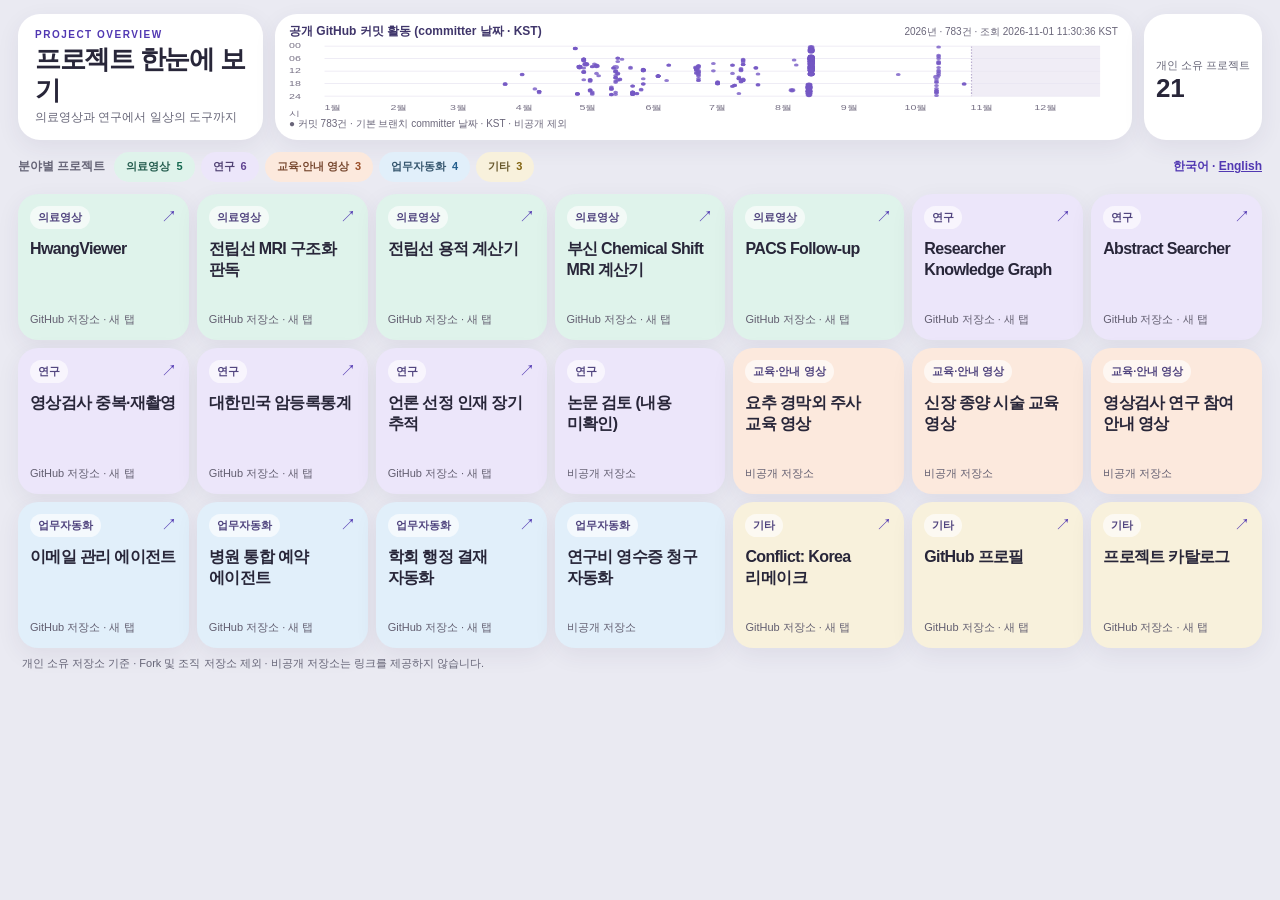
==== commit e1b20c16: "Add English project overview" ====
--- a/project-overview.html
+++ b/project-overview.html
@@ -18,6 +18,8 @@
 .card.category-muted .label{background:#f4f4f5;color:#55555d}
 .card.category-muted .arrow,.card.category-muted .card-bottom,.card.category-muted h3{color:#55555d}
 @media(max-width:600px){.overview{gap:6px}.overview-title{flex-basis:100%}.chip{max-width:100%;white-space:normal}}
+
+.language-switch{margin-left:auto;font-size:12px;font-weight:700;color:#5138b2;white-space:nowrap}.language-switch a{color:inherit}.language-switch a:focus-visible{outline:3px solid #352080;outline-offset:3px}
 </style></head><body><main class="page">
 <header class="top"><div class="hero"><p class="eyebrow">PROJECT OVERVIEW</p><h1>프로젝트 한눈에 보기</h1><p>의료영상과 연구에서 일상의 도구까지</p></div><section class="activity" aria-label="공개 저장소 커밋 활동"><div class="activity-head"><strong>공개 GitHub 커밋 활동 (committer 날짜 · KST)</strong><span class="activity-meta" id="activity-meta"></span></div><svg id="activity-chart" role="img" aria-label="날짜 및 시간대별 공개 저장소 커밋"></svg><div class="activity-status" id="activity-status" aria-live="polite">● 커밋 1건 · 공개 저장소 기본 브랜치 · 비공개 활동 제외</div></section><div class="stat"><div><span class="stat-label">개인 소유 프로젝트</span><strong>21</strong></div><span aria-hidden="true" class="stat-icon">↗</span></div></header>
 <div class="overview"><span class="overview-title">분야별 프로젝트</span>
@@ -26,7 +28,7 @@
 <button class="chip chip-education" type="button" data-category="education" aria-pressed="false">교육·안내 영상 <b>3</b></button>
 <button class="chip chip-automation" type="button" data-category="automation" aria-pressed="false">업무자동화 <b>4</b></button>
 <button class="chip chip-other" type="button" data-category="other" aria-pressed="false">기타 <b>3</b></button>
-</div>
+<nav class="language-switch" aria-label="언어 선택"><span lang="ko" aria-current="page">한국어</span> · <a href="project-overview-en.html" hreflang="en" lang="en">English</a></nav></div>
 <div aria-label="프로젝트 목록" class="grid"><a aria-label="HwangViewer — GitHub 저장소 (새 탭)" class="card medical" href="https://github.com/hwangsi/dicom-viewer" rel="noopener noreferrer" target="_blank"><div class="card-top"><span class="label">의료영상</span><span aria-hidden="true" class="arrow">↗</span></div><h3>HwangViewer</h3><span class="card-bottom">GitHub 저장소 · 새 탭</span></a><a aria-label="전립선 MRI 구조화 판독 — GitHub 저장소 (새 탭)" class="card medical" href="https://github.com/hwangsi/PIRADSreport" rel="noopener noreferrer" target="_blank"><div class="card-top"><span class="label">의료영상</span><span aria-hidden="true" class="arrow">↗</span></div><h3>전립선 MRI 구조화 판독</h3><span class="card-bottom">GitHub 저장소 · 새 탭</span></a><a aria-label="전립선 용적 계산기 — GitHub 저장소 (새 탭)" class="card medical" href="https://github.com/hwangsi/ProstateMRICalculator" rel="noopener noreferrer" target="_blank"><div class="card-top"><span class="label">의료영상</span><span aria-hidden="true" class="arrow">↗</span></div><h3>전립선 용적 계산기</h3><span class="card-bottom">GitHub 저장소 · 새 탭</span></a><a aria-label="부신 Chemical Shift MRI 계산기 — GitHub 저장소 (새 탭)" class="card medical" href="https://github.com/hwangsi/adrenalMRCalc" rel="noopener noreferrer" target="_blank"><div class="card-top"><span class="label">의료영상</span><span aria-hidden="true" class="arrow">↗</span></div><h3>부신 Chemical Shift MRI 계산기</h3><span class="card-bottom">GitHub 저장소 · 새 탭</span></a><a aria-label="PACS Follow-up — GitHub 저장소 (새 탭)" class="card medical" href="https://github.com/hwangsi/PACSFollowup" rel="noopener noreferrer" target="_blank"><div class="card-top"><span class="label">의료영상</span><span aria-hidden="true" class="arrow">↗</span></div><h3>PACS Follow-up</h3><span class="card-bottom">GitHub 저장소 · 새 탭</span></a><a aria-label="Researcher Knowledge Graph — GitHub 저장소 (새 탭)" class="card research" href="https://github.com/hwangsi/researcher-kg" rel="noopener noreferrer" target="_blank"><div class="card-top"><span class="label">연구</span><span aria-hidden="true" class="arrow">↗</span></div><h3>Researcher Knowledge Graph</h3><span class="card-bottom">GitHub 저장소 · 새 탭</span></a><a aria-label="Abstract Searcher — GitHub 저장소 (새 탭)" class="card research" href="https://github.com/hwangsi/Abstract-searchme" rel="noopener noreferrer" target="_blank"><div class="card-top"><span class="label">연구</span><span aria-hidden="true" class="arrow">↗</span></div><h3>Abstract Searcher</h3><span class="card-bottom">GitHub 저장소 · 새 탭</span></a><a aria-label="영상검사 중복·재촬영 — GitHub 저장소 (새 탭)" class="card research" href="https://github.com/hwangsi/ksr_repeat_imaging" rel="noopener noreferrer" target="_blank"><div class="card-top"><span class="label">연구</span><span aria-hidden="true" class="arrow">↗</span></div><h3>영상검사 중복·재촬영</h3><span class="card-bottom">GitHub 저장소 · 새 탭</span></a><a aria-label="대한민국 암등록통계 — GitHub 저장소 (새 탭)" class="card research" href="https://github.com/hwangsi/CRO_lecture" rel="noopener noreferrer" target="_blank"><div class="card-top"><span class="label">연구</span><span aria-hidden="true" class="arrow">↗</span></div><h3>대한민국 암등록통계</h3><span class="card-bottom">GitHub 저장소 · 새 탭</span></a><a aria-label="언론 선정 인재 장기 추적 — GitHub 저장소 (새 탭)" class="card research" href="https://github.com/hwangsi/fame_outcome_followup" rel="noopener noreferrer" target="_blank"><div class="card-top"><span class="label">연구</span><span aria-hidden="true" class="arrow">↗</span></div><h3>언론 선정 인재 장기 추적</h3><span class="card-bottom">GitHub 저장소 · 새 탭</span></a><article class="card research"><div class="card-top"><span class="label">연구</span></div><h3>논문 검토 (내용 미확인)</h3><span class="card-bottom">비공개 저장소</span></article><article class="card education"><div class="card-top"><span class="label">교육·안내 영상</span></div><h3>요추 경막외 주사 교육 영상</h3><span class="card-bottom">비공개 저장소</span></article><article class="card education"><div class="card-top"><span class="label">교육·안내 영상</span></div><h3>신장 종양 시술 교육 영상</h3><span class="card-bottom">비공개 저장소</span></article><article class="card education"><div class="card-top"><span class="label">교육·안내 영상</span></div><h3>영상검사 연구 참여 안내 영상</h3><span class="card-bottom">비공개 저장소</span></article><a aria-label="이메일 관리 에이전트 — GitHub 저장소 (새 탭)" class="card automation" href="https://github.com/hwangsi/email-agent" rel="noopener noreferrer" target="_blank"><div class="card-top"><span class="label">업무자동화</span><span aria-hidden="true" class="arrow">↗</span></div><h3>이메일 관리 에이전트</h3><span class="card-bottom">GitHub 저장소 · 새 탭</span></a><a aria-label="병원 통합 예약 에이전트 — GitHub 저장소 (새 탭)" class="card automation" href="https://github.com/hwangsi/hospital-agent" rel="noopener noreferrer" target="_blank"><div class="card-top"><span class="label">업무자동화</span><span aria-hidden="true" class="arrow">↗</span></div><h3>병원 통합 예약 에이전트</h3><span class="card-bottom">GitHub 저장소 · 새 탭</span></a><a aria-label="학회 행정 결재 자동화 — GitHub 저장소 (새 탭)" class="card automation" href="https://github.com/hwangsi/KSRSapprover" rel="noopener noreferrer" target="_blank"><div class="card-top"><span class="label">업무자동화</span><span aria-hidden="true" class="arrow">↗</span></div><h3>학회 행정 결재 자동화</h3><span class="card-bottom">GitHub 저장소 · 새 탭</span></a><article class="card automation"><div class="card-top"><span class="label">업무자동화</span></div><h3>연구비 영수증 청구 자동화</h3><span class="card-bottom">비공개 저장소</span></article><a aria-label="Conflict: Korea 리메이크 — GitHub 저장소 (새 탭)" class="card other" href="https://github.com/hwangsi/korea" rel="noopener noreferrer" target="_blank"><div class="card-top"><span class="label">기타</span><span aria-hidden="true" class="arrow">↗</span></div><h3>Conflict: Korea 리메이크</h3><span class="card-bottom">GitHub 저장소 · 새 탭</span></a><a aria-label="GitHub 프로필 — GitHub 저장소 (새 탭)" class="card other" href="https://github.com/hwangsi/hwangsi" rel="noopener noreferrer" target="_blank"><div class="card-top"><span class="label">기타</span><span aria-hidden="true" class="arrow">↗</span></div><h3>GitHub 프로필</h3><span class="card-bottom">GitHub 저장소 · 새 탭</span></a><a aria-label="프로젝트 카탈로그 — GitHub 저장소 (새 탭)" class="card other" href="https://github.com/hwangsi/hwangsi.github.io" rel="noopener noreferrer" target="_blank"><div class="card-top"><span class="label">기타</span><span aria-hidden="true" class="arrow">↗</span></div><h3>프로젝트 카탈로그</h3><span class="card-bottom">GitHub 저장소 · 새 탭</span></a></div>
 
 
